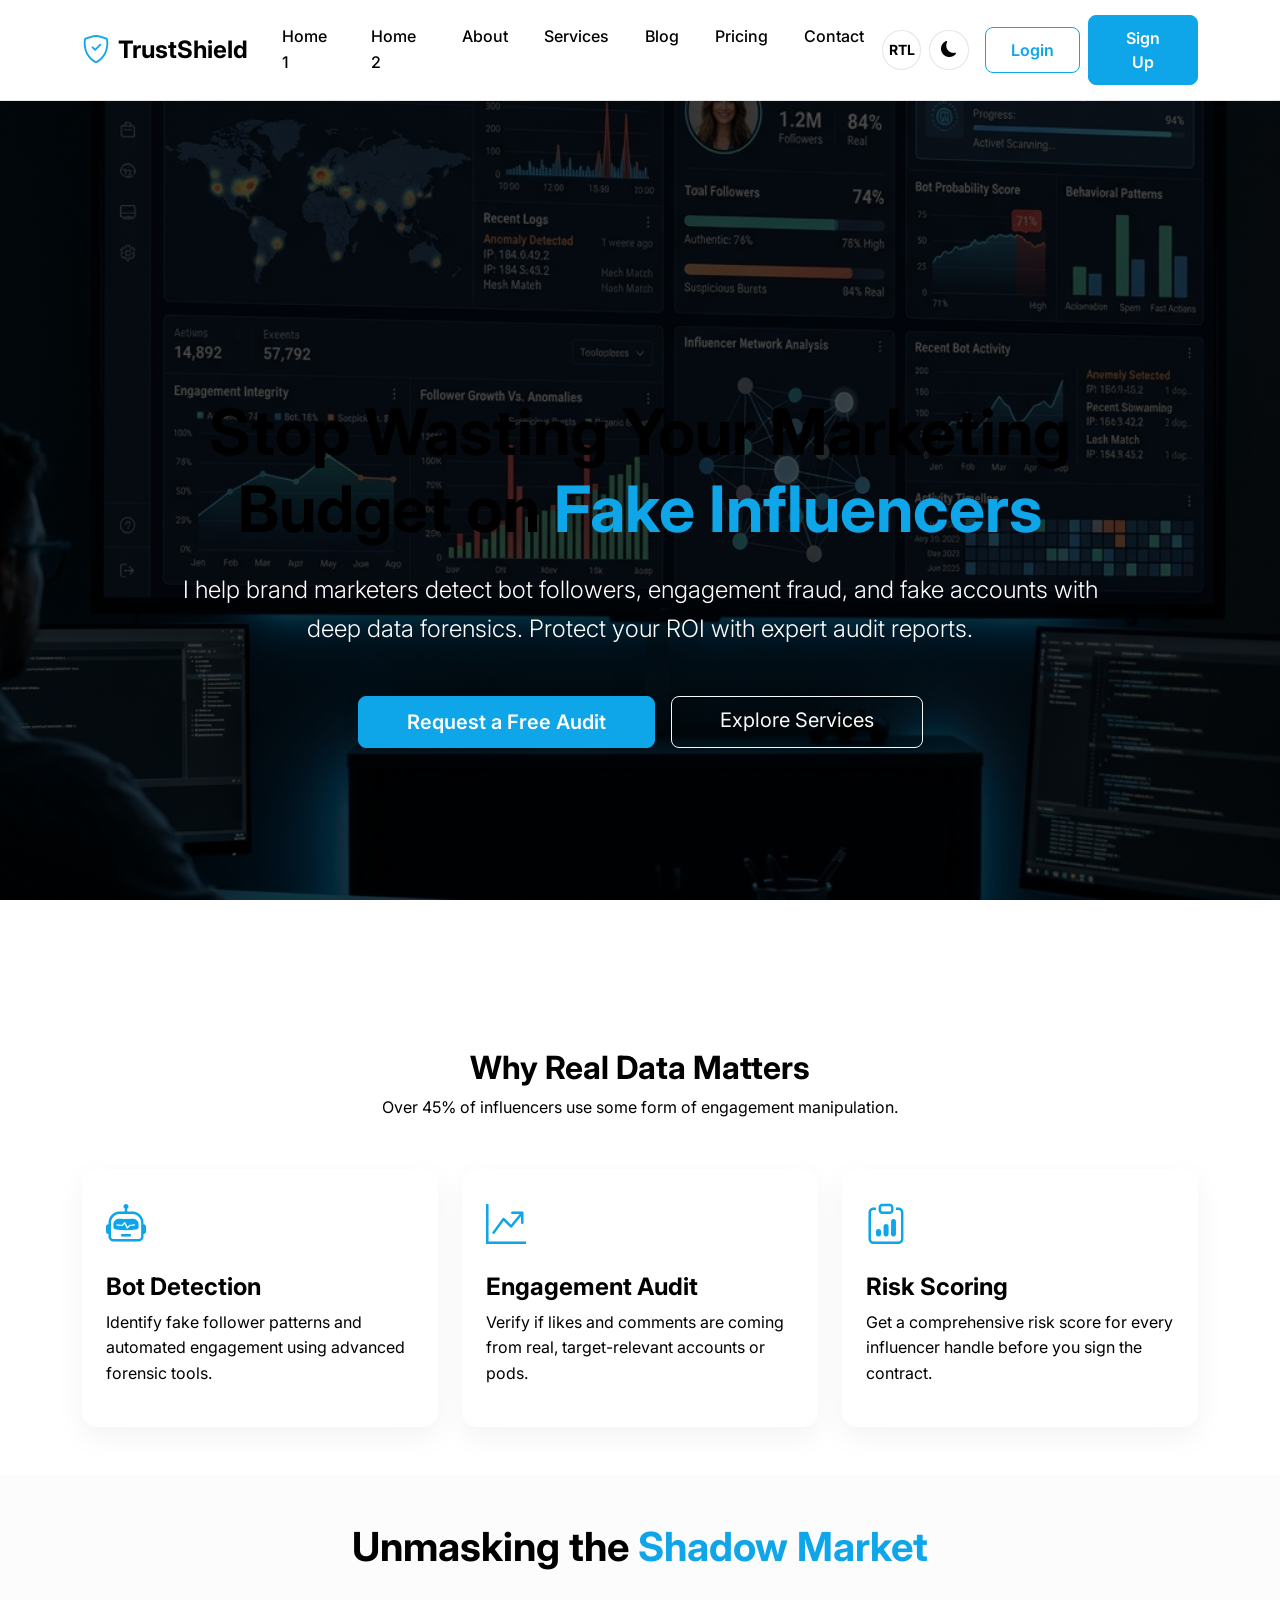
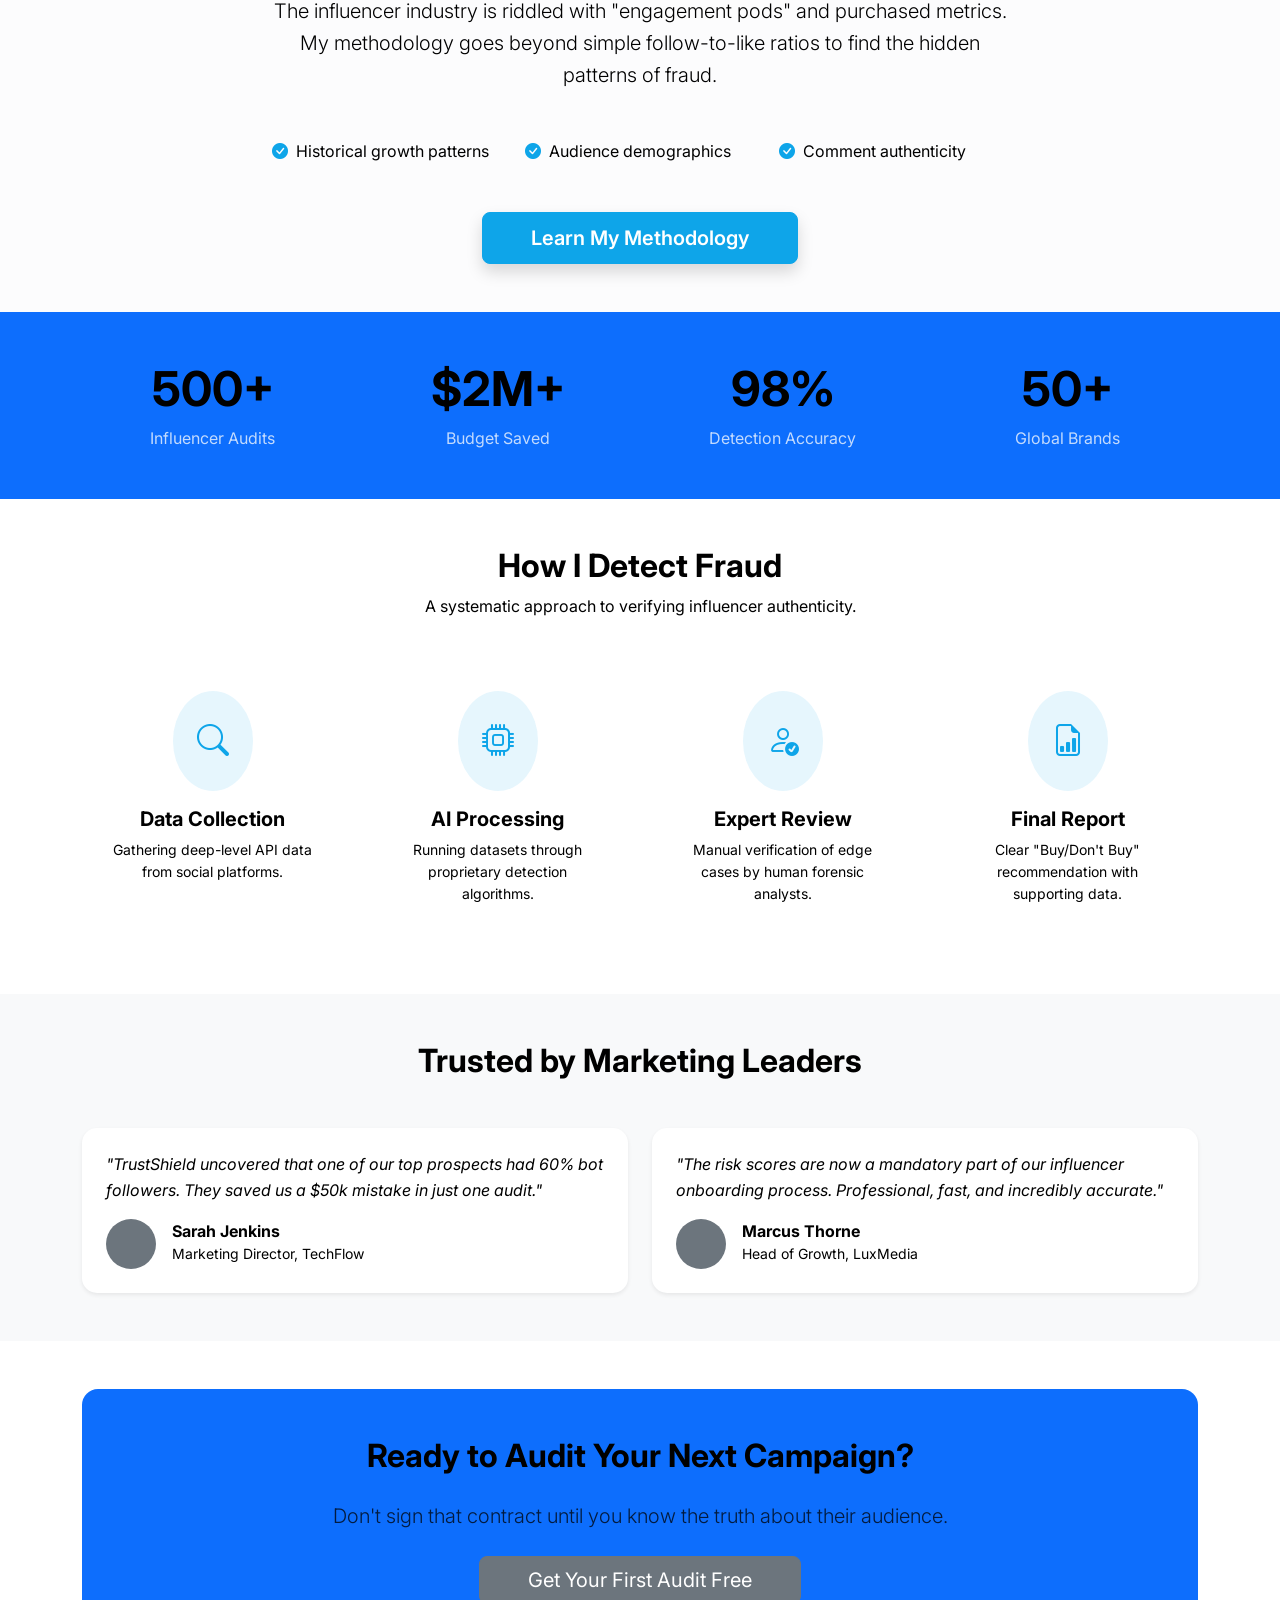
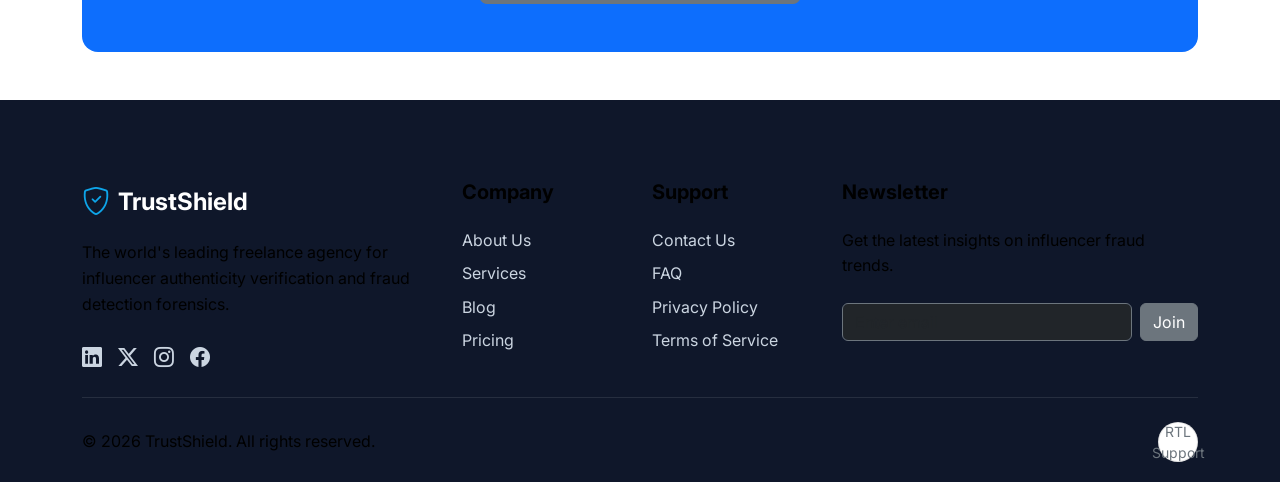
==== index.html @ c8a44b33 "Update website code with new designs and fixes" ====
<!DOCTYPE html>
<html lang="en" dir="ltr">
<head>
    <meta charset="UTF-8">
    <meta name="viewport" content="width=device-width, initial-scale=1.0">
    <title>TrustShield | Freelance Influencer Fraud Detection Analyst</title>
    <!-- Bootstrap 5 CSS -->
    <link href="https://cdn.jsdelivr.net/npm/bootstrap@5.3.0/dist/css/bootstrap.min.css" rel="stylesheet">
    <!-- Bootstrap Icons -->
    <link rel="stylesheet" href="https://cdn.jsdelivr.net/npm/bootstrap-icons@1.11.0/font/bootstrap-icons.css">
    <!-- Google Fonts -->
    <link href="https://fonts.googleapis.com/css2?family=Inter:wght@400;500;600;700&display=swap" rel="stylesheet">
    <!-- Custom CSS -->
    <link rel="stylesheet" href="assets/css/style.css">
</head>
<body>

    <!-- Header -->
    <header class="navbar navbar-expand-lg sticky-top">
        <div class="container">
            <a class="navbar-brand d-flex align-items-center" href="index.html">
                <i class="bi bi-shield-check text-secondary me-2 fs-3"></i>
                <span class="fw-bold fs-4">TrustShield</span>
            </a>
            
            <div class="d-flex align-items-center d-lg-none">
                <button id="rtlToggle" class="me-2" title="Toggle RTL">
                    <span class="small fw-bold">RTL</span>
                </button>
                <button id="themeToggle" class="me-2" title="Toggle Theme">
                    <i class="bi bi-moon-fill"></i>
                </button>
                <button class="navbar-toggler border-0" type="button" data-bs-toggle="offcanvas" data-bs-target="#mobileMenu">
                    <span class="navbar-toggler-icon"></span>
                </button>
            </div>

            <div class="collapse navbar-collapse" id="navbarNav">
                <ul class="navbar-nav mx-auto">
                    <li class="nav-item"><a class="nav-link active" href="index.html">Home 1</a></li>
                    <li class="nav-item"><a class="nav-link" href="home-2.html">Home 2</a></li>
                    <li class="nav-item"><a class="nav-link" href="about.html">About</a></li>
                    <li class="nav-item"><a class="nav-link" href="services.html">Services</a></li>
                    <li class="nav-item"><a class="nav-link" href="blog.html">Blog</a></li>
                    <li class="nav-item"><a class="nav-link" href="pricing.html">Pricing</a></li>
                    <li class="nav-item"><a class="nav-link" href="contact.html">Contact</a></li>
                </ul>
                <div class="d-flex align-items-center">
                    <button id="rtlToggle" class="me-2 d-none d-lg-block" title="Toggle RTL">
                        <span class="small fw-bold">RTL</span>
                    </button>
                    <button id="themeToggleDesktop" class="me-3 d-none d-lg-block" title="Toggle Theme">
                        <i class="bi bi-moon-fill"></i>
                    </button>
                    <a href="login.html" class="btn btn-outline-primary me-2">Login</a>
                    <a href="register.html" class="btn btn-primary">Sign Up</a>
                </div>
            </div>
        </div>
    </header>

    <!-- Mobile Menu Offcanvas -->
    <div class="offcanvas offcanvas-end" tabindex="-1" id="mobileMenu">
        <div class="offcanvas-header">
            <h5 class="offcanvas-title fw-bold"><i class="bi bi-shield-check text-secondary me-2"></i>TrustShield</h5>
            <button type="button" class="btn-close" data-bs-dismiss="offcanvas"></button>
        </div>
        <div class="offcanvas-body">
            <ul class="navbar-nav mb-4">
                <li class="nav-item"><a class="nav-link active" href="index.html">Home 1</a></li>
                <li class="nav-item"><a class="nav-link" href="home-2.html">Home 2</a></li>
                <li class="nav-item"><a class="nav-link" href="about.html">About</a></li>
                <li class="nav-item"><a class="nav-link" href="services.html">Services</a></li>
                <li class="nav-item"><a class="nav-link" href="blog.html">Blog</a></li>
                <li class="nav-item"><a class="nav-link" href="pricing.html">Pricing</a></li>
                <li class="nav-item"><a class="nav-link" href="contact.html">Contact</a></li>
            </ul>
            <div class="d-grid gap-2">
                <a href="login.html" class="btn btn-outline-primary">Login</a>
                <a href="register.html" class="btn btn-primary">Sign Up</a>
            </div>
        </div>
    </div>

    <main>
        <!-- Hero Section -->
        <section class="hero-section text-center text-white">
            <div class="container">
                <div class="row justify-content-center">
                    <div class="col-lg-10">
                        <h1 class="display-3 fw-bold mb-4">Stop Wasting Your Marketing Budget on <span class="text-secondary">Fake Influencers</span></h1>
                        <p class="lead mb-5 text-white fs-4">I help brand marketers detect bot followers, engagement fraud, and fake accounts with deep data forensics. Protect your ROI with expert audit reports.</p>
                        <div class="d-flex gap-3 justify-content-center flex-wrap">
                            <a href="contact.html" class="btn btn-primary btn-lg px-5 shadow hover-scale">Request a Free Audit</a>
                            <a href="services.html" class="btn btn-outline-light btn-lg px-5 shadow hover-scale">Explore Services</a>
                        </div>
                    </div>
                </div>
            </div>
        </section>

        <!-- Features Section (1) -->
        <section class="py-5">
            <div class="container">
                <div class="text-center mb-5">
                    <h2 class="fw-bold">Why Real Data Matters</h2>
                    <p class="text-muted">Over 45% of influencers use some form of engagement manipulation.</p>
                </div>
                <div class="row g-4">
                    <div class="col-md-4">
                        <div class="card h-100 p-4">
                            <i class="bi bi-robot text-secondary fs-1 mb-3"></i>
                            <h4 class="fw-bold">Bot Detection</h4>
                            <p class="text-muted">Identify fake follower patterns and automated engagement using advanced forensic tools.</p>
                        </div>
                    </div>
                    <div class="col-md-4">
                        <div class="card h-100 p-4">
                            <i class="bi bi-graph-up-arrow text-secondary fs-1 mb-3"></i>
                            <h4 class="fw-bold">Engagement Audit</h4>
                            <p class="text-muted">Verify if likes and comments are coming from real, target-relevant accounts or pods.</p>
                        </div>
                    </div>
                    <div class="col-md-4">
                        <div class="card h-100 p-4">
                            <i class="bi bi-clipboard-data text-secondary fs-1 mb-3"></i>
                            <h4 class="fw-bold">Risk Scoring</h4>
                            <p class="text-muted">Get a comprehensive risk score for every influencer handle before you sign the contract.</p>
                        </div>
                    </div>
                </div>
            </div>
        </section>

        <!-- Image Content Section (2) -->
        <section class="py-5 bg-light-subtle">
            <div class="container text-center">
                <div class="row justify-content-center">
                    <div class="col-lg-8">
                        <h2 class="fw-bold mb-4 h1">Unmasking the <span class="text-secondary">Shadow Market</span></h2>
                        <p class="mb-5 lead text-muted">The influencer industry is riddled with "engagement pods" and purchased metrics. My methodology goes beyond simple follow-to-like ratios to find the hidden patterns of fraud.</p>
                        
                        <div class="row g-4 mb-5 text-start justify-content-center">
                            <div class="col-md-6 col-lg-4">
                                <div class="d-flex align-items-center"><i class="bi bi-check-circle-fill text-secondary me-2"></i> <span>Historical growth patterns</span></div>
                            </div>
                            <div class="col-md-6 col-lg-4">
                                <div class="d-flex align-items-center"><i class="bi bi-check-circle-fill text-secondary me-2"></i> <span>Audience demographics</span></div>
                            </div>
                            <div class="col-md-6 col-lg-4">
                                <div class="d-flex align-items-center"><i class="bi bi-check-circle-fill text-secondary me-2"></i> <span>Comment authenticity</span></div>
                            </div>
                        </div>
                        
                        <a href="about.html" class="btn btn-primary btn-lg px-5 shadow hover-scale">Learn My Methodology</a>
                    </div>
                </div>
            </div>
        </section>

        <!-- Stats Section (3) -->
        <section class="py-5 bg-primary text-white">
            <div class="container">
                <div class="row text-center g-4">
                    <div class="col-md-3">
                        <h2 class="fw-bold display-5">500+</h2>
                        <p class="mb-0 opacity-75">Influencer Audits</p>
                    </div>
                    <div class="col-md-3">
                        <h2 class="fw-bold display-5">$2M+</h2>
                        <p class="mb-0 opacity-75">Budget Saved</p>
                    </div>
                    <div class="col-md-3">
                        <h2 class="fw-bold display-5">98%</h2>
                        <p class="mb-0 opacity-75">Detection Accuracy</p>
                    </div>
                    <div class="col-md-3">
                        <h2 class="fw-bold display-5">50+</h2>
                        <p class="mb-0 opacity-75">Global Brands</p>
                    </div>
                </div>
            </div>
        </section>

        <!-- Methodology Section (4) -->
        <section class="py-5">
            <div class="container">
                <div class="text-center mb-5">
                    <h2 class="fw-bold">How I Detect Fraud</h2>
                    <p class="text-muted">A systematic approach to verifying influencer authenticity.</p>
                </div>
                <div class="row g-4">
                    <div class="col-md-6 col-lg-3">
                        <div class="text-center p-4">
                            <div class="bg-secondary-light rounded-circle p-4 d-inline-block mb-3">
                                <i class="bi bi-search text-secondary fs-2"></i>
                            </div>
                            <h5 class="fw-bold">Data Collection</h5>
                            <p class="small text-muted">Gathering deep-level API data from social platforms.</p>
                        </div>
                    </div>
                    <div class="col-md-6 col-lg-3">
                        <div class="text-center p-4">
                            <div class="bg-secondary-light rounded-circle p-4 d-inline-block mb-3">
                                <i class="bi bi-cpu text-secondary fs-2"></i>
                            </div>
                            <h5 class="fw-bold">AI Processing</h5>
                            <p class="small text-muted">Running datasets through proprietary detection algorithms.</p>
                        </div>
                    </div>
                    <div class="col-md-6 col-lg-3">
                        <div class="text-center p-4">
                            <div class="bg-secondary-light rounded-circle p-4 d-inline-block mb-3">
                                <i class="bi bi-person-check text-secondary fs-2"></i>
                            </div>
                            <h5 class="fw-bold">Expert Review</h5>
                            <p class="small text-muted">Manual verification of edge cases by human forensic analysts.</p>
                        </div>
                    </div>
                    <div class="col-md-6 col-lg-3">
                        <div class="text-center p-4">
                            <div class="bg-secondary-light rounded-circle p-4 d-inline-block mb-3">
                                <i class="bi bi-file-earmark-bar-graph text-secondary fs-2"></i>
                            </div>
                            <h5 class="fw-bold">Final Report</h5>
                            <p class="small text-muted">Clear "Buy/Don't Buy" recommendation with supporting data.</p>
                        </div>
                    </div>
                </div>
            </div>
        </section>

        <!-- Testimonial Section (5) -->
        <section class="py-5 bg-light">
            <div class="container">
                <div class="text-center mb-5">
                    <h2 class="fw-bold">Trusted by Marketing Leaders</h2>
                </div>
                <div class="row g-4">
                    <div class="col-md-6">
                        <div class="card p-4 border-0 shadow-sm">
                            <p class="fst-italic text-muted">"TrustShield uncovered that one of our top prospects had 60% bot followers. They saved us a $50k mistake in just one audit."</p>
                            <div class="d-flex align-items-center">
                                <div class="bg-secondary rounded-circle me-3" style="width: 50px; height: 50px;"></div>
                                <div>
                                    <h6 class="fw-bold mb-0">Sarah Jenkins</h6>
                                    <small class="text-muted">Marketing Director, TechFlow</small>
                                </div>
                            </div>
                        </div>
                    </div>
                    <div class="col-md-6">
                        <div class="card p-4 border-0 shadow-sm">
                            <p class="fst-italic text-muted">"The risk scores are now a mandatory part of our influencer onboarding process. Professional, fast, and incredibly accurate."</p>
                            <div class="d-flex align-items-center">
                                <div class="bg-secondary rounded-circle me-3" style="width: 50px; height: 50px;"></div>
                                <div>
                                    <h6 class="fw-bold mb-0">Marcus Thorne</h6>
                                    <small class="text-muted">Head of Growth, LuxMedia</small>
                                </div>
                            </div>
                        </div>
                    </div>
                </div>
            </div>
        </section>

        <!-- CTA Section (6) -->
        <section class="py-5">
            <div class="container">
                <div class="bg-primary text-white p-5 rounded-4 text-center">
                    <h2 class="fw-bold mb-4">Ready to Audit Your Next Campaign?</h2>
                    <p class="lead mb-4 opacity-75">Don't sign that contract until you know the truth about their audience.</p>
                    <a href="contact.html" class="btn btn-secondary btn-lg px-5">Get Your First Audit Free</a>
                </div>
            </div>
        </section>
    </main>

    <!-- Footer -->
    <footer class="footer">
        <div class="container">
            <div class="row g-4">
                <!-- Column 1: Brand -->
                <div class="col-lg-4 col-md-6">
                    <a class="navbar-brand d-flex align-items-center text-white mb-3" href="index.html">
                        <i class="bi bi-shield-check text-secondary me-2 fs-3"></i>
                        <span class="fw-bold fs-4">TrustShield</span>
                    </a>
                    <p class="text-muted mb-4">The world's leading freelance agency for influencer authenticity verification and fraud detection forensics.</p>
                    <div class="social-links d-flex gap-3">
                        <a href="#"><i class="bi bi-linkedin fs-5"></i></a>
                        <a href="#"><i class="bi bi-twitter-x fs-5"></i></a>
                        <a href="#"><i class="bi bi-instagram fs-5"></i></a>
                        <a href="#"><i class="bi bi-facebook fs-5"></i></a>
                    </div>
                </div>
                <!-- Column 2: Company -->
                <div class="col-lg-2 col-md-6">
                    <h5 class="fw-bold mb-4">Company</h5>
                    <ul class="list-unstyled">
                        <li class="mb-2"><a href="about.html">About Us</a></li>
                        <li class="mb-2"><a href="services.html">Services</a></li>
                        <li class="mb-2"><a href="blog.html">Blog</a></li>
                        <li class="mb-2"><a href="pricing.html">Pricing</a></li>
                    </ul>
                </div>
                <!-- Column 3: Support -->
                <div class="col-lg-2 col-md-6">
                    <h5 class="fw-bold mb-4">Support</h5>
                    <ul class="list-unstyled">
                        <li class="mb-2"><a href="contact.html">Contact Us</a></li>
                        <li class="mb-2"><a href="faq.html">FAQ</a></li>
                        <li class="mb-2"><a href="privacy.html">Privacy Policy</a></li>
                        <li class="mb-2"><a href="terms.html">Terms of Service</a></li>
                    </ul>
                </div>
                <!-- Column 4: Newsletter -->
                <div class="col-lg-4 col-md-6">
                    <h5 class="fw-bold mb-4">Newsletter</h5>
                    <p class="text-muted mb-4">Get the latest insights on influencer fraud trends.</p>
                    <form class="d-flex gap-2">
                        <input type="email" class="form-control bg-dark border-secondary text-white" placeholder="Enter email">
                        <button class="btn btn-secondary" type="submit">Join</button>
                    </form>
                </div>
            </div>
            <hr class="my-4 border-secondary opacity-25">
            <div class="row align-items-center">
                <div class="col-md-6 text-center text-md-start">
                    <p class="mb-0 text-muted">&copy; 2026 TrustShield. All rights reserved.</p>
                </div>
                <div class="col-md-6 text-center text-md-end">
                    <button id="rtlToggle" onclick="toggleRTL()" class="btn btn-sm btn-outline-secondary">RTL Support</button>
                </div>
            </div>
        </div>
    </footer>

    <!-- Back to Top Button -->
    <button id="backToTop" class="btn btn-secondary btn-lg rounded-circle">
        <i class="bi bi-arrow-up"></i>
    </button>

    <!-- Bootstrap 5 JS -->
    <script src="https://cdn.jsdelivr.net/npm/bootstrap@5.3.0/dist/js/bootstrap.bundle.min.js"></script>
    <!-- Custom JS -->
    <script src="assets/js/main.js"></script>
</body>
</html>
---- assets/css/style.css ----
:root {
    --primary-color: #000000;
    --secondary-color: #0ea5e9;
    --tertiary-color: #ffffff;
    --text-main: #000000;
    --text-muted: #000000;
    --transition: all 0.3s cubic-bezier(0.4, 0, 0.2, 1);
}

[data-bs-theme="dark"] {
    --primary-color: #f8fafc;
    --secondary-color: #38bdf8;
    --tertiary-color: #020617;
    --text-main: #f1f5f9;
    --text-muted: #94a3b8;
}

body {
    font-family: 'Inter', sans-serif;
    background-color: var(--tertiary-color);
    color: var(--text-main);
    overflow-x: hidden;
    line-height: 1.6;
}

.text-muted {
    color: var(--text-muted) !important;
}

/* Typography */
h1, h2, h3, h4, h5, h6 {
    font-weight: 700;
    color: var(--primary-color);
}

.lead {
    color: var(--text-main);
}

/* Buttons */
.btn-primary {
    background-color: #0ea5e9;
    border-color: #0ea5e9;
    padding: 10px 25px;
    border-radius: 8px;
    font-weight: 600;
    transition: var(--transition);
}

.btn-primary:hover {
    background-color: #0284c7;
    border-color: #0284c7;
    transform: translateY(-2px);
}

.btn-outline-primary {
    color: #0ea5e9;
    border-color: #0ea5e9;
    padding: 10px 25px;
    border-radius: 8px;
    font-weight: 600;
}

.btn-outline-primary:hover {
    background-color: #0ea5e9;
    border-color: #0ea5e9;
}

/* Navbar */
.navbar {
    padding: 15px 0;
    background-color: var(--tertiary-color) !important;
    border-bottom: 1px solid rgba(0,0,0,0.1);
}

[data-bs-theme="dark"] .navbar {
    border-bottom: 1px solid rgba(255,255,255,0.1);
}

.nav-link {
    font-weight: 500;
    color: var(--primary-color) !important;
    margin: 0 10px;
}

.nav-link:hover {
    color: var(--secondary-color) !important;
}

/* Hero Section */
.hero-section {
    position: relative;
    padding: 160px 0 120px;
    background: linear-gradient(rgba(0,0,0,0.7), rgba(0,0,0,0.7)), url('../images/hero.png');
    background-size: cover;
    background-position: center;
    background-attachment: fixed;
    min-height: 100vh;
    display: flex;
    align-items: center;
}

[data-bs-theme="dark"] .hero-section {
    background: linear-gradient(rgba(0,0,0,0.85), rgba(0,0,0,0.85)), url('../images/hero.png');
    background-size: cover;
    background-position: center;
    background-attachment: fixed;
}

/* Cards */
.card {
    border: none;
    border-radius: 15px;
    box-shadow: 0 10px 30px rgba(0,0,0,0.05);
    transition: var(--transition);
    background-color: var(--tertiary-color);
}

.card:hover {
    transform: translateY(-10px);
    box-shadow: 0 15px 40px rgba(0,0,0,0.1);
}

/* Footer */
footer {
    background-color: #0f172a;
    color: #ffffff;
    padding: 80px 0 20px;
}

footer a {
    color: #cbd5e1;
    text-decoration: none;
    transition: var(--transition);
}

footer a:hover {
    color: #0ea5e9;
}

/* Dashboard */
.sidebar {
    height: 100vh;
    background-color: #0f172a;
    color: white;
    position: fixed;
    width: 250px;
    padding-top: 20px;
}

.sidebar-link {
    color: #cbd5e1;
    padding: 12px 25px;
    display: block;
    text-decoration: none;
    transition: var(--transition);
}

.sidebar-link:hover, .sidebar-link.active {
    background-color: #1e293b;
    color: #0ea5e9;
    border-left: 4px solid #0ea5e9;
}

.main-content {
    margin-left: 250px;
    padding: 40px;
    background-color: #f8fafc;
    min-height: 100vh;
}

[data-bs-theme="dark"] .main-content {
    background-color: #020617;
}

/* Utilities */
.text-secondary {
    color: var(--secondary-color) !important;
}

.bg-secondary-light {
    background-color: rgba(14, 165, 233, 0.1);
}

.hover-scale {
    transition: var(--transition);
}

.hover-scale:hover {
    transform: scale(1.05);
    box-shadow: 0 10px 25px rgba(14, 165, 233, 0.3) !important;
}

/* Toggle Buttons */
#themeToggle, #themeToggleDesktop, #rtlToggle {
    width: 40px;
    height: 40px;
    padding: 0;
    display: inline-flex;
    align-items: center;
    justify-content: center;
    border-radius: 50% !important;
    border: 1px solid rgba(0,0,0,0.1);
    transition: var(--transition);
    background-color: var(--tertiary-color);
}

[data-bs-theme="dark"] #themeToggle, 
[data-bs-theme="dark"] #themeToggleDesktop, 
[data-bs-theme="dark"] #rtlToggle {
    border: 1px solid rgba(255,255,255,0.1);
}

#themeToggle:hover, #themeToggleDesktop:hover, #rtlToggle:hover {
    background-color: var(--secondary-color);
    color: white !important;
    border-color: var(--secondary-color);
}

/* Back to Top */
#backToTop {
    position: fixed;
    bottom: 30px;
    right: 30px;
    display: none;
    z-index: 99;
}

/* RTL Support */
[dir="rtl"] {
    text-align: right;
}

[dir="rtl"] .ms-auto {
    margin-right: auto !important;
    margin-left: 0 !important;
}

[dir="rtl"] .sidebar {
    right: 0;
    left: auto;
}

[dir="rtl"] .main-content {
    margin-right: 250px;
    margin-left: 0;
}

@media (max-width: 991px) {
    .main-content {
        margin-left: 0;
    }
    [dir="rtl"] .main-content {
        margin-right: 0;
    }
}
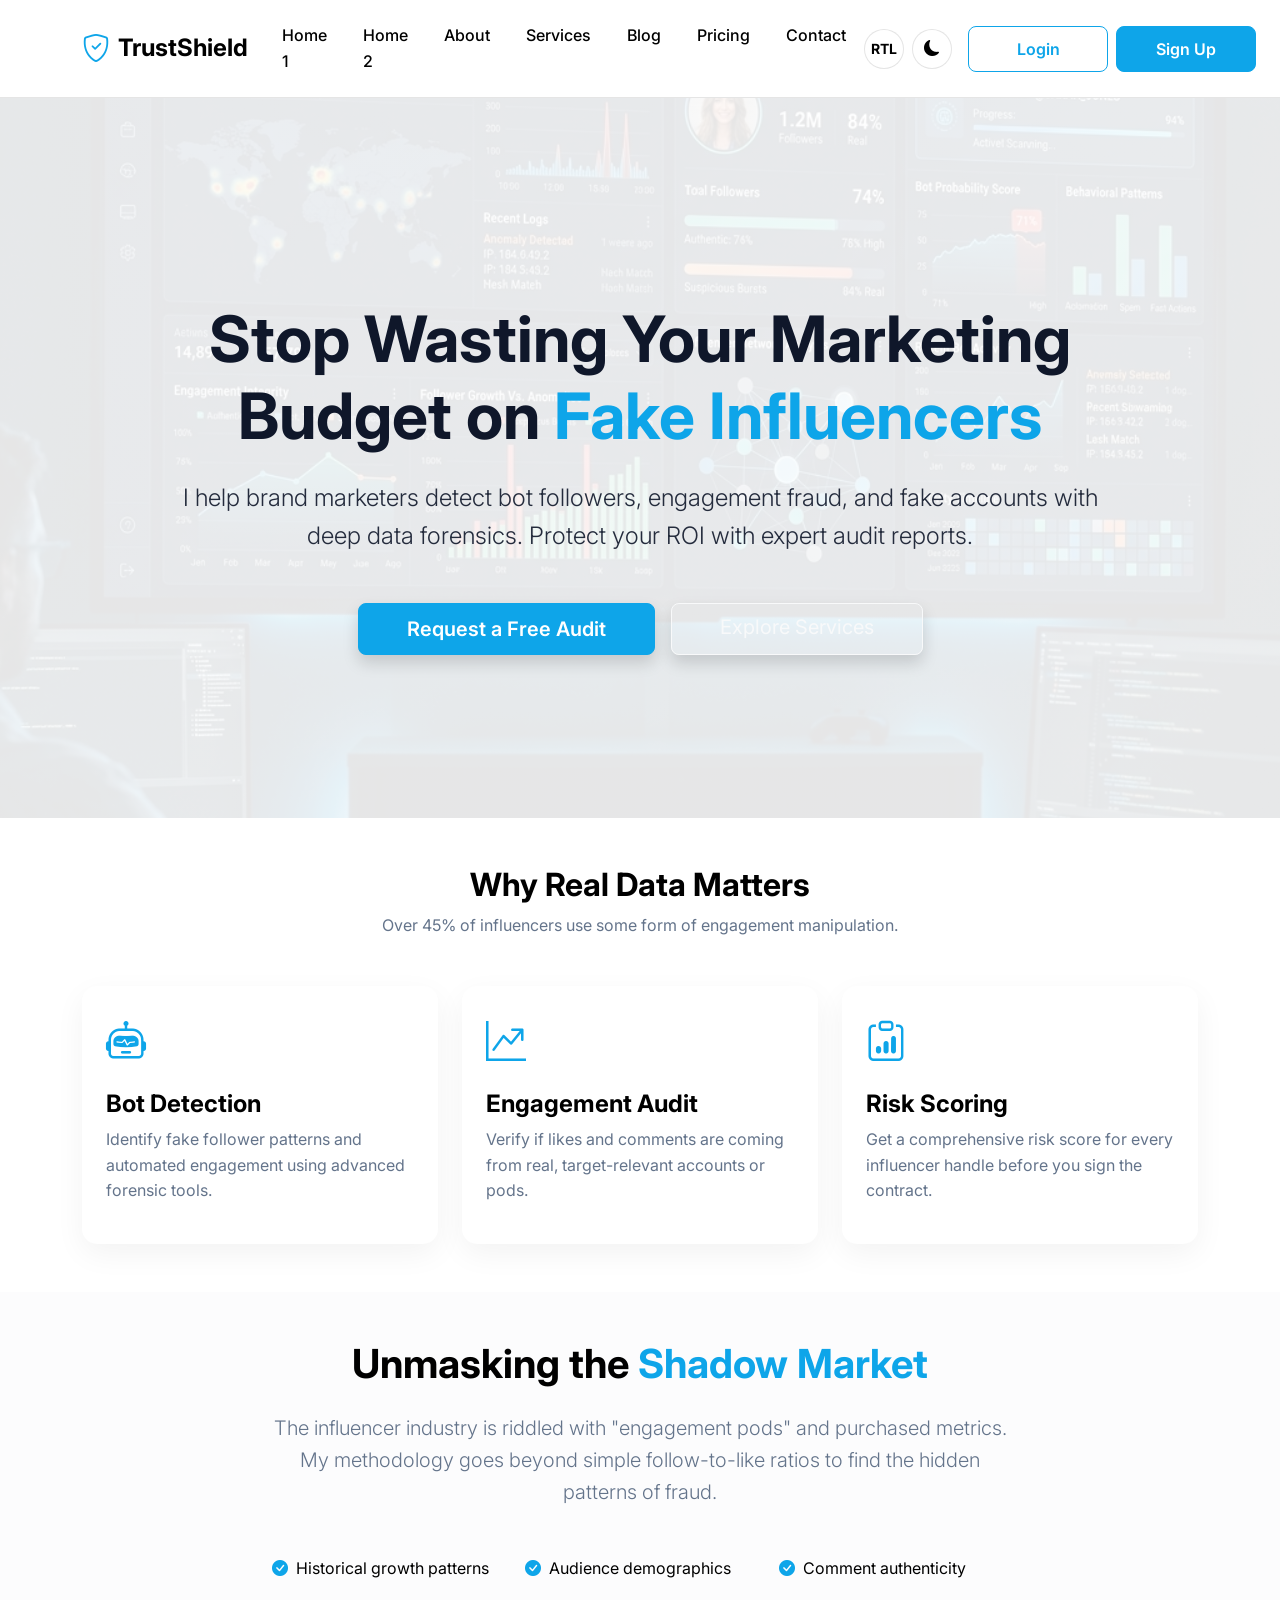
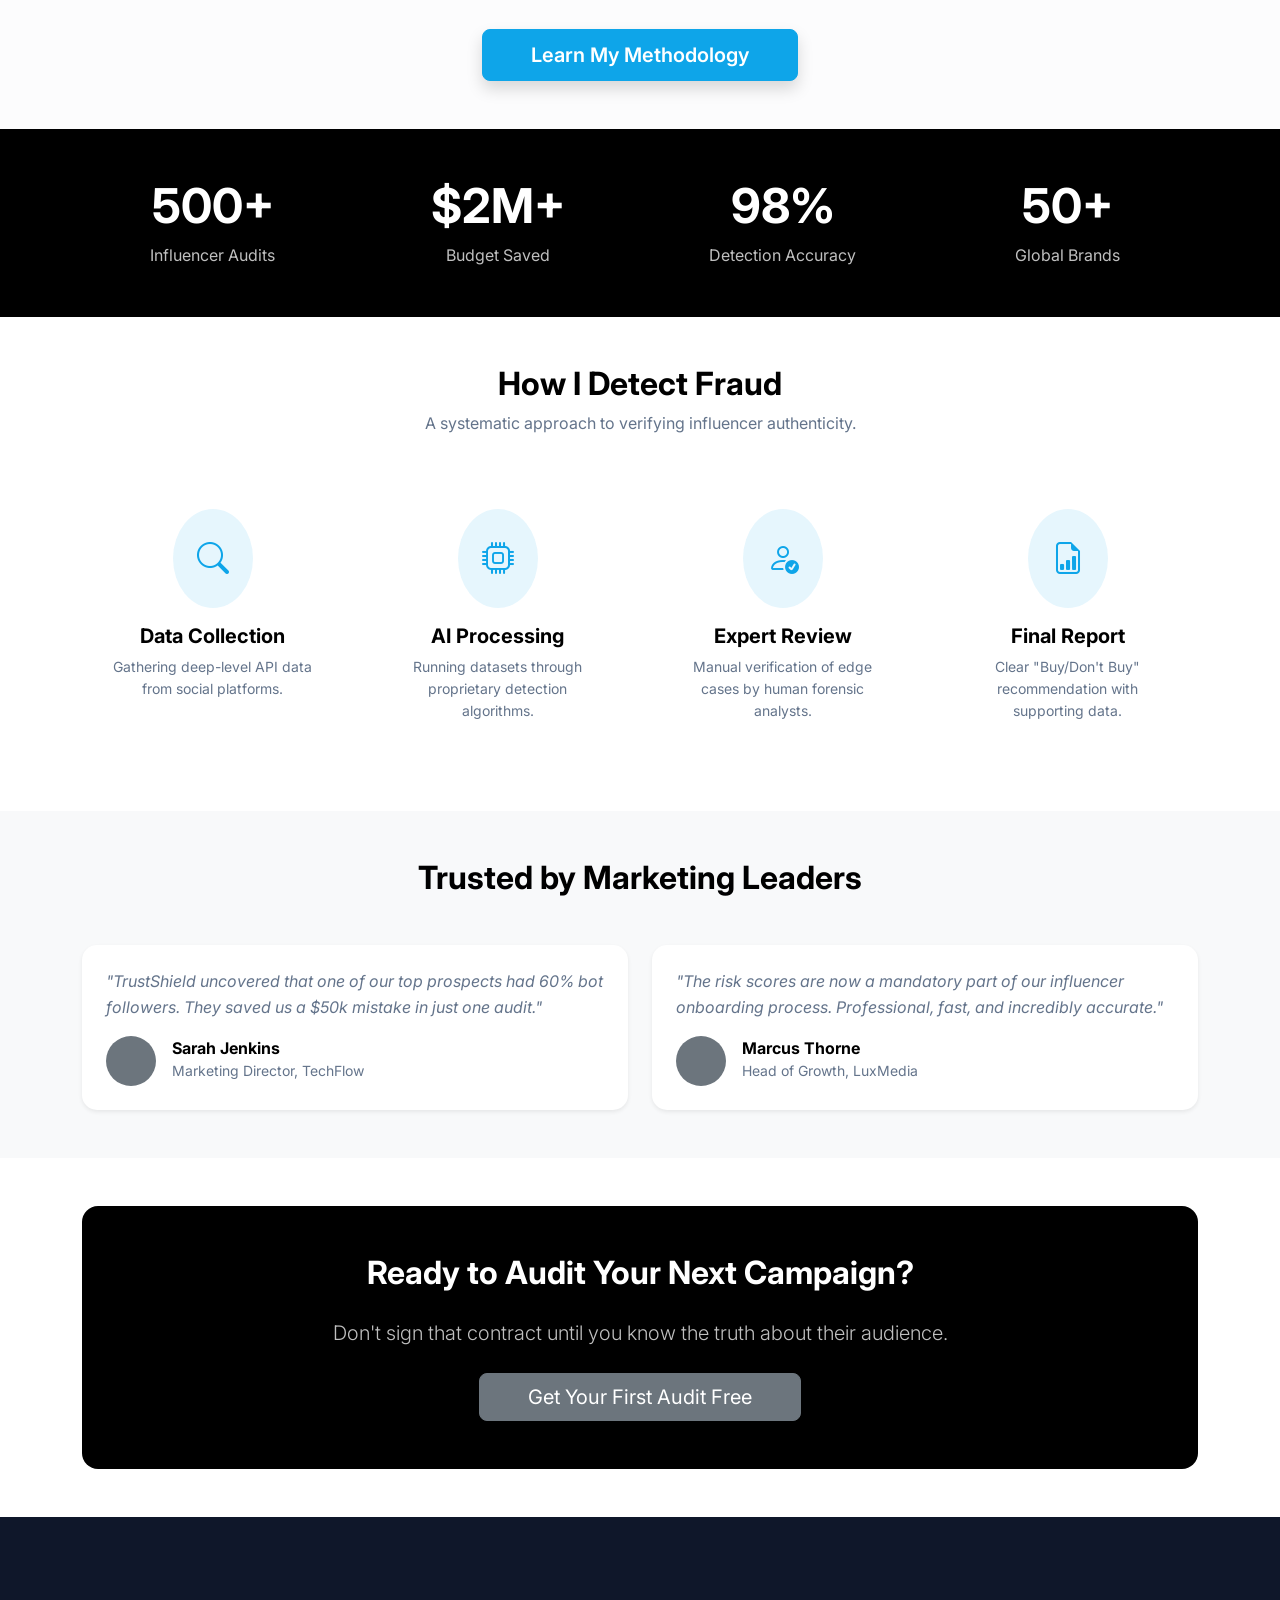
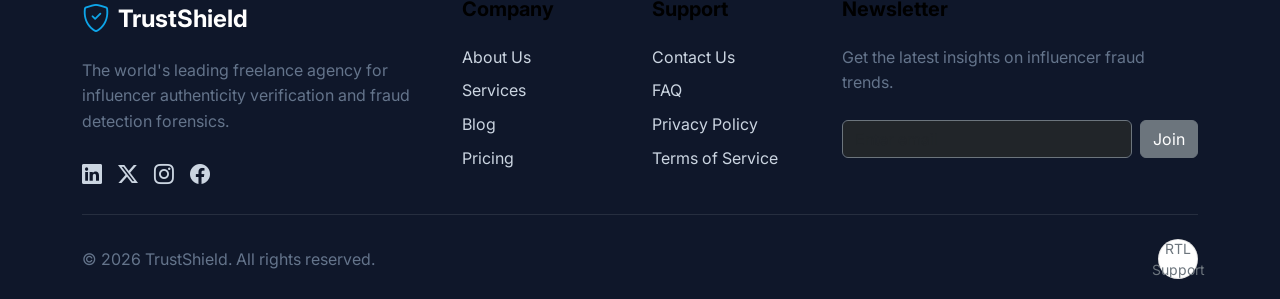
==== commit 46bd7d9d: "Update hero text and ensure high contrast across themes" ====
--- a/index.html
+++ b/index.html
@@ -52,8 +52,8 @@
                     <button id="themeToggleDesktop" class="me-3 d-none d-lg-block" title="Toggle Theme">
                         <i class="bi bi-moon-fill"></i>
                     </button>
-                    <a href="login.html" class="btn btn-outline-primary me-2">Login</a>
-                    <a href="register.html" class="btn btn-primary">Sign Up</a>
+                    <a href="login.html" class="btn btn-outline-primary btn-fixed me-2">Login</a>
+                    <a href="register.html" class="btn btn-primary btn-fixed">Sign Up</a>
                 </div>
             </div>
         </div>
@@ -84,15 +84,15 @@
 
     <main>
         <!-- Hero Section -->
-        <section class="hero-section text-center text-white">
+        <section class="hero-section text-center">
             <div class="container">
                 <div class="row justify-content-center">
                     <div class="col-lg-10">
                         <h1 class="display-3 fw-bold mb-4">Stop Wasting Your Marketing Budget on <span class="text-secondary">Fake Influencers</span></h1>
-                        <p class="lead mb-5 text-white fs-4">I help brand marketers detect bot followers, engagement fraud, and fake accounts with deep data forensics. Protect your ROI with expert audit reports.</p>
+                        <p class="lead mb-5 fs-4">I help brand marketers detect bot followers, engagement fraud, and fake accounts with deep data forensics. Protect your ROI with expert audit reports.</p>
                         <div class="d-flex gap-3 justify-content-center flex-wrap">
-                            <a href="contact.html" class="btn btn-primary btn-lg px-5 shadow hover-scale">Request a Free Audit</a>
-                            <a href="services.html" class="btn btn-outline-light btn-lg px-5 shadow hover-scale">Explore Services</a>
+                            <a href="contact.html" class="btn btn-primary btn-lg btn-fixed px-5 shadow hover-scale">Request a Free Audit</a>
+                            <a href="services.html" class="btn btn-outline-light btn-lg btn-fixed px-5 shadow hover-scale">Explore Services</a>
                         </div>
                     </div>
                 </div>
@@ -159,7 +159,7 @@
         </section>
 
         <!-- Stats Section (3) -->
-        <section class="py-5 bg-primary text-white">
+        <section class="py-5 bg-primary">
             <div class="container">
                 <div class="row text-center g-4">
                     <div class="col-md-3">
@@ -268,7 +268,7 @@
         <!-- CTA Section (6) -->
         <section class="py-5">
             <div class="container">
-                <div class="bg-primary text-white p-5 rounded-4 text-center">
+                <div class="bg-primary p-5 rounded-4 text-center">
                     <h2 class="fw-bold mb-4">Ready to Audit Your Next Campaign?</h2>
                     <p class="lead mb-4 opacity-75">Don't sign that contract until you know the truth about their audience.</p>
                     <a href="contact.html" class="btn btn-secondary btn-lg px-5">Get Your First Audit Free</a>
--- a/assets/css/style.css
+++ b/assets/css/style.css
@@ -3,7 +3,9 @@
     --secondary-color: #0ea5e9;
     --tertiary-color: #ffffff;
     --text-main: #000000;
-    --text-muted: #000000;
+    --text-muted: #64748b;
+    --hero-overlay: rgba(255, 255, 255, 0.9);
+    --hero-text: #0f172a;
     --transition: all 0.3s cubic-bezier(0.4, 0, 0.2, 1);
 }
 
@@ -13,6 +15,8 @@
     --tertiary-color: #020617;
     --text-main: #f1f5f9;
     --text-muted: #94a3b8;
+    --hero-overlay: rgba(2, 6, 23, 0.85);
+    --hero-text: #f8fafc;
 }
 
 body {
@@ -66,6 +70,20 @@
     border-color: #0ea5e9;
 }
 
+.btn-fixed {
+    min-width: 140px;
+}
+
+.btn-lg.btn-fixed {
+    min-width: 250px;
+}
+
+@media (max-width: 576px) {
+    .btn-fixed, .btn-lg.btn-fixed {
+        min-width: 100%;
+    }
+}
+
 /* Navbar */
 .navbar {
     padding: 15px 0;
@@ -91,21 +109,26 @@
 .hero-section {
     position: relative;
     padding: 160px 0 120px;
-    background: linear-gradient(rgba(0,0,0,0.7), rgba(0,0,0,0.7)), url('../images/hero.png');
+    background: linear-gradient(var(--hero-overlay), var(--hero-overlay)), url('../images/hero.png');
     background-size: cover;
     background-position: center;
     background-attachment: fixed;
-    min-height: 100vh;
+    min-height: 80vh;
     display: flex;
     align-items: center;
-}
-
-[data-bs-theme="dark"] .hero-section {
-    background: linear-gradient(rgba(0,0,0,0.85), rgba(0,0,0,0.85)), url('../images/hero.png');
-    background-size: cover;
-    background-position: center;
-    background-attachment: fixed;
-}
+    color: var(--hero-text);
+}
+
+.hero-section h1 {
+    color: inherit;
+}
+
+.hero-section .lead {
+    color: inherit;
+    opacity: 0.9;
+}
+
+/* Removed duplicate hero-section dark mode as it's now variable-driven */
 
 /* Cards */
 .card {
@@ -176,6 +199,15 @@
 /* Utilities */
 .text-secondary {
     color: var(--secondary-color) !important;
+}
+
+.bg-primary {
+    background-color: var(--primary-color) !important;
+    color: var(--tertiary-color) !important;
+}
+
+.bg-primary h1, .bg-primary h2, .bg-primary h3, .bg-primary p {
+    color: var(--tertiary-color) !important;
 }
 
 .bg-secondary-light {
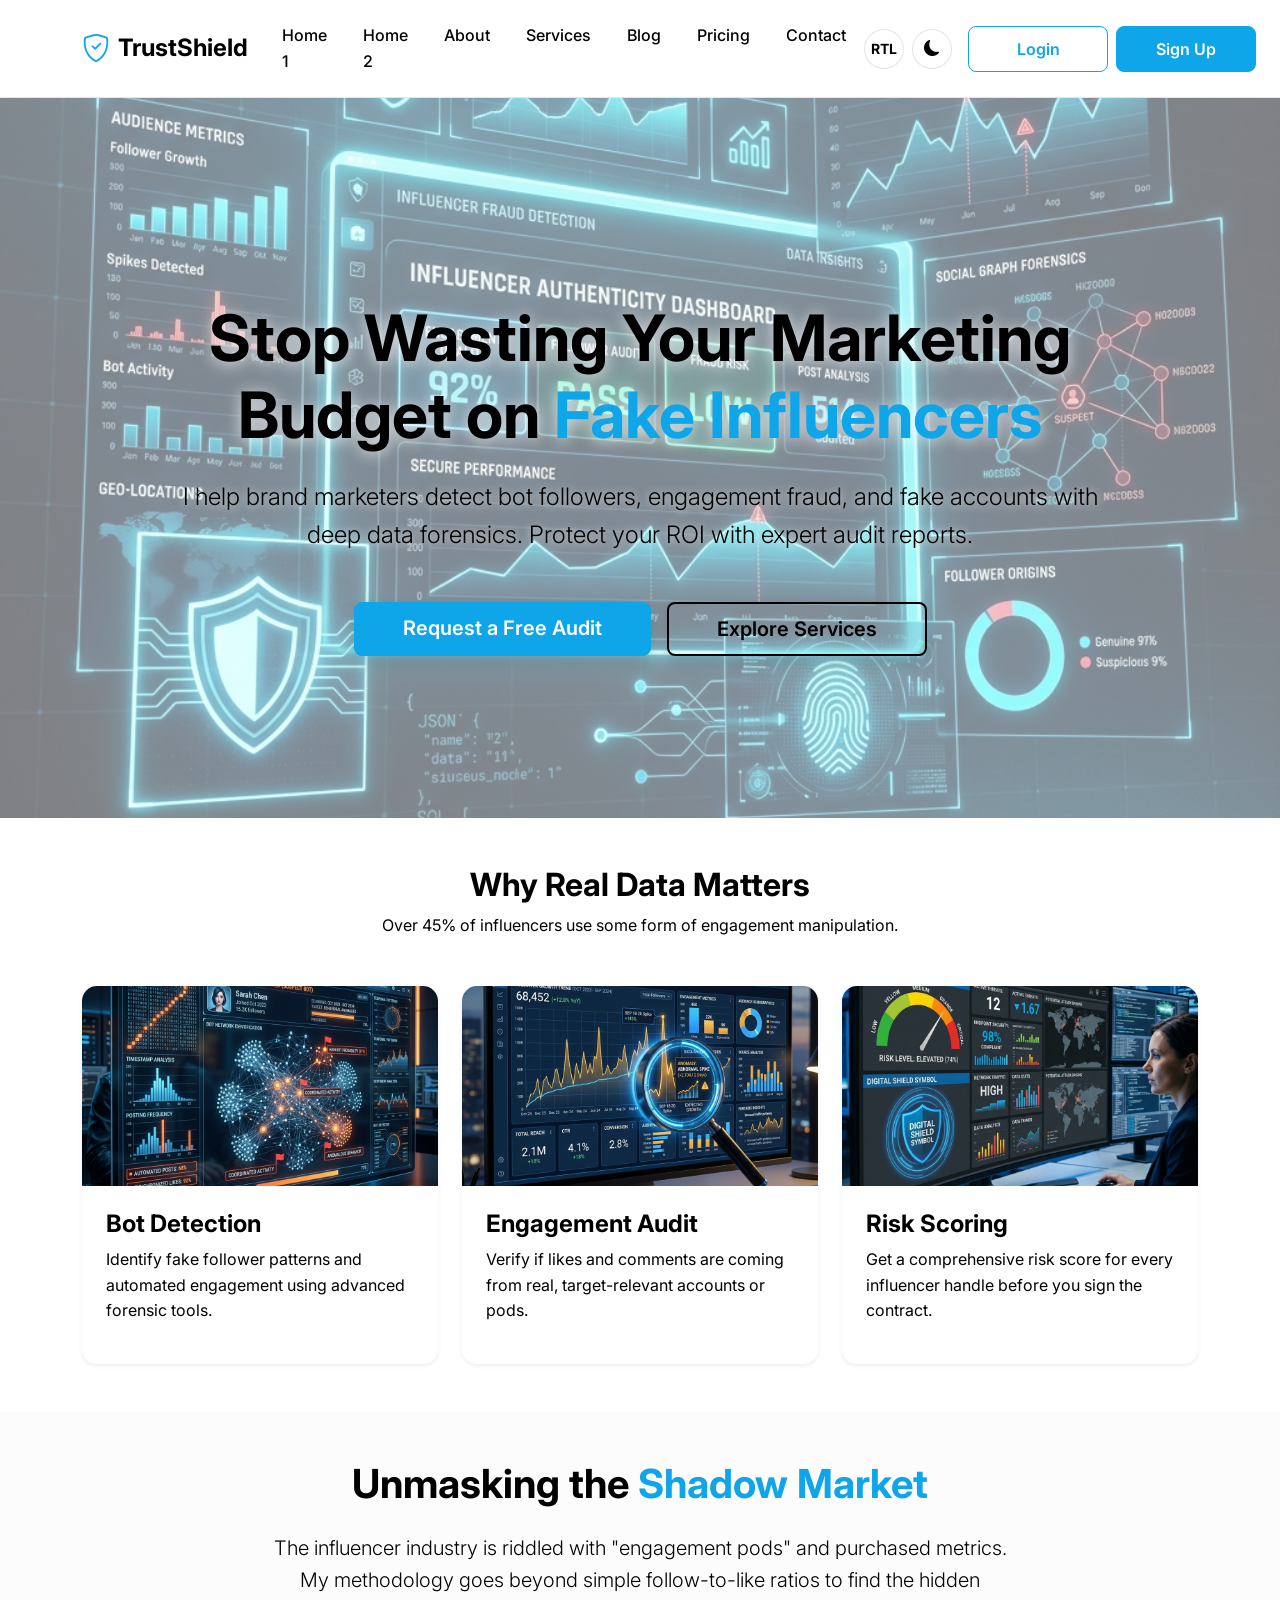
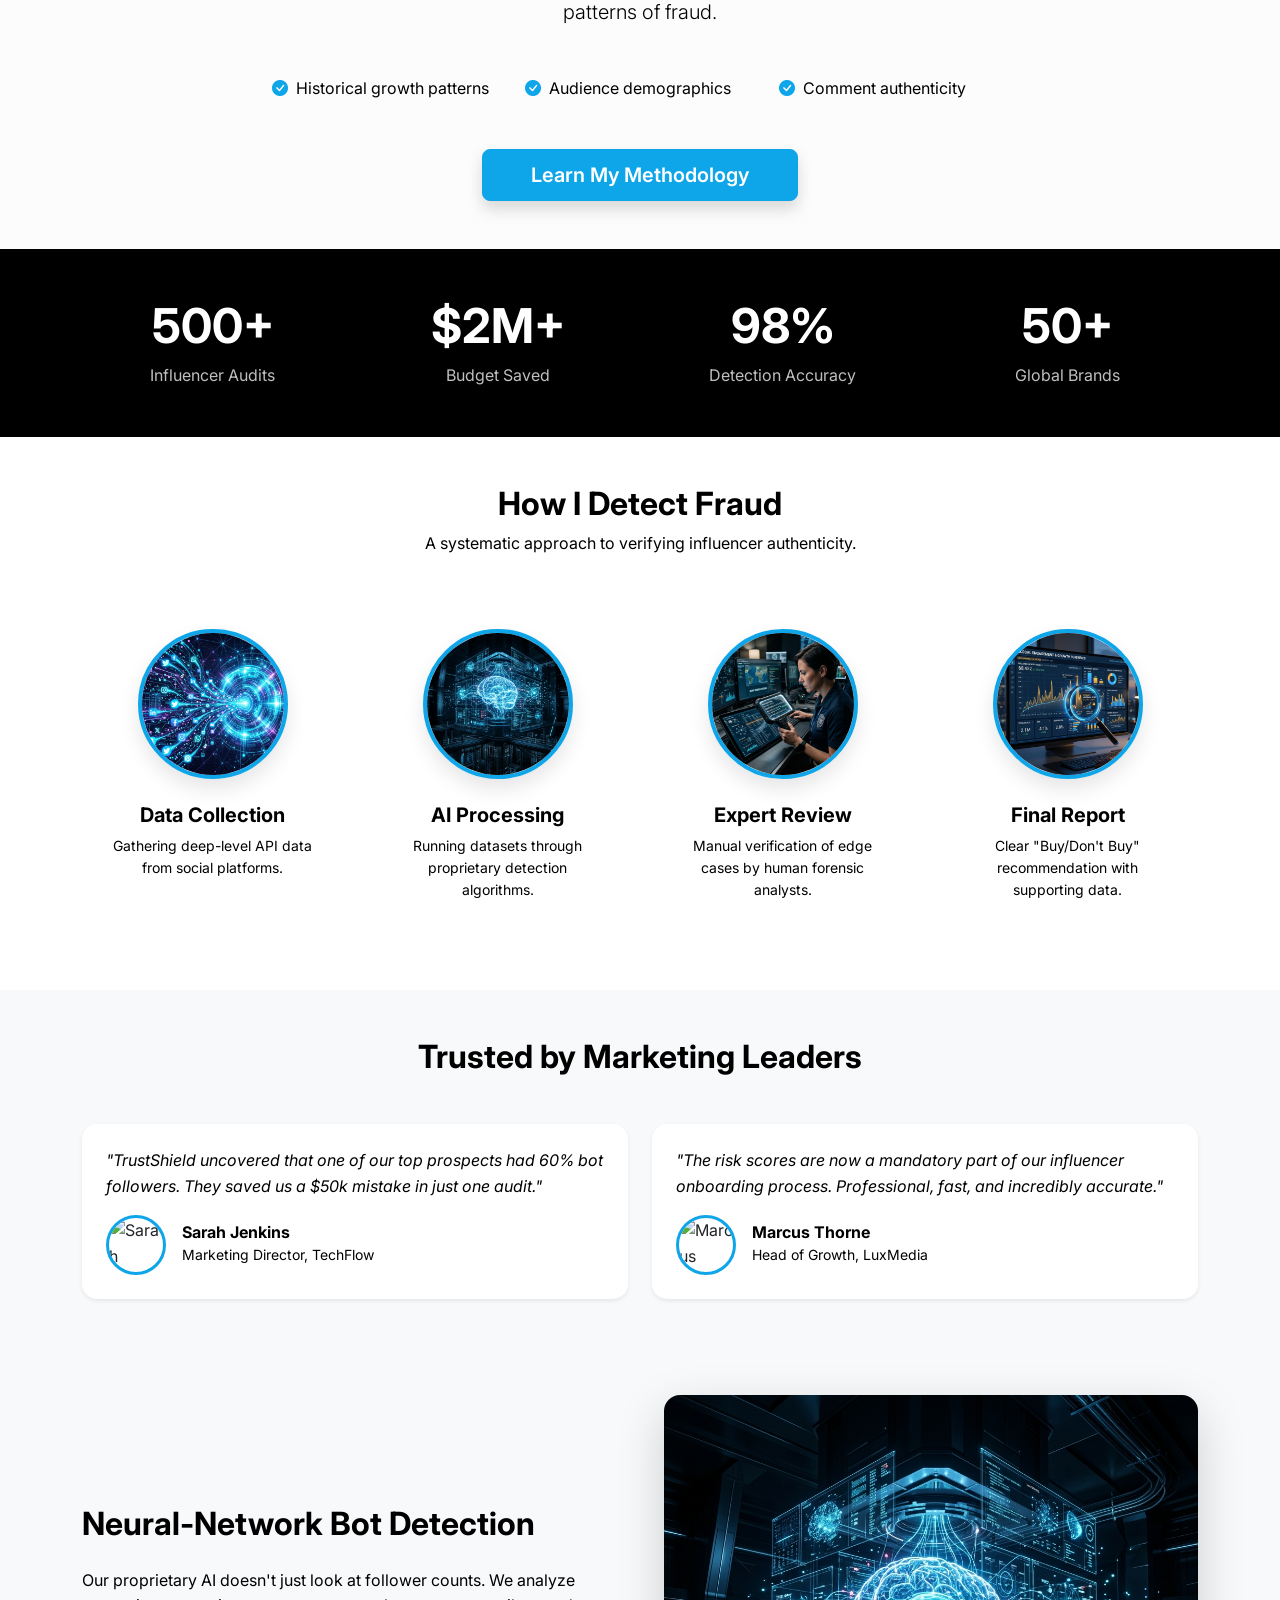
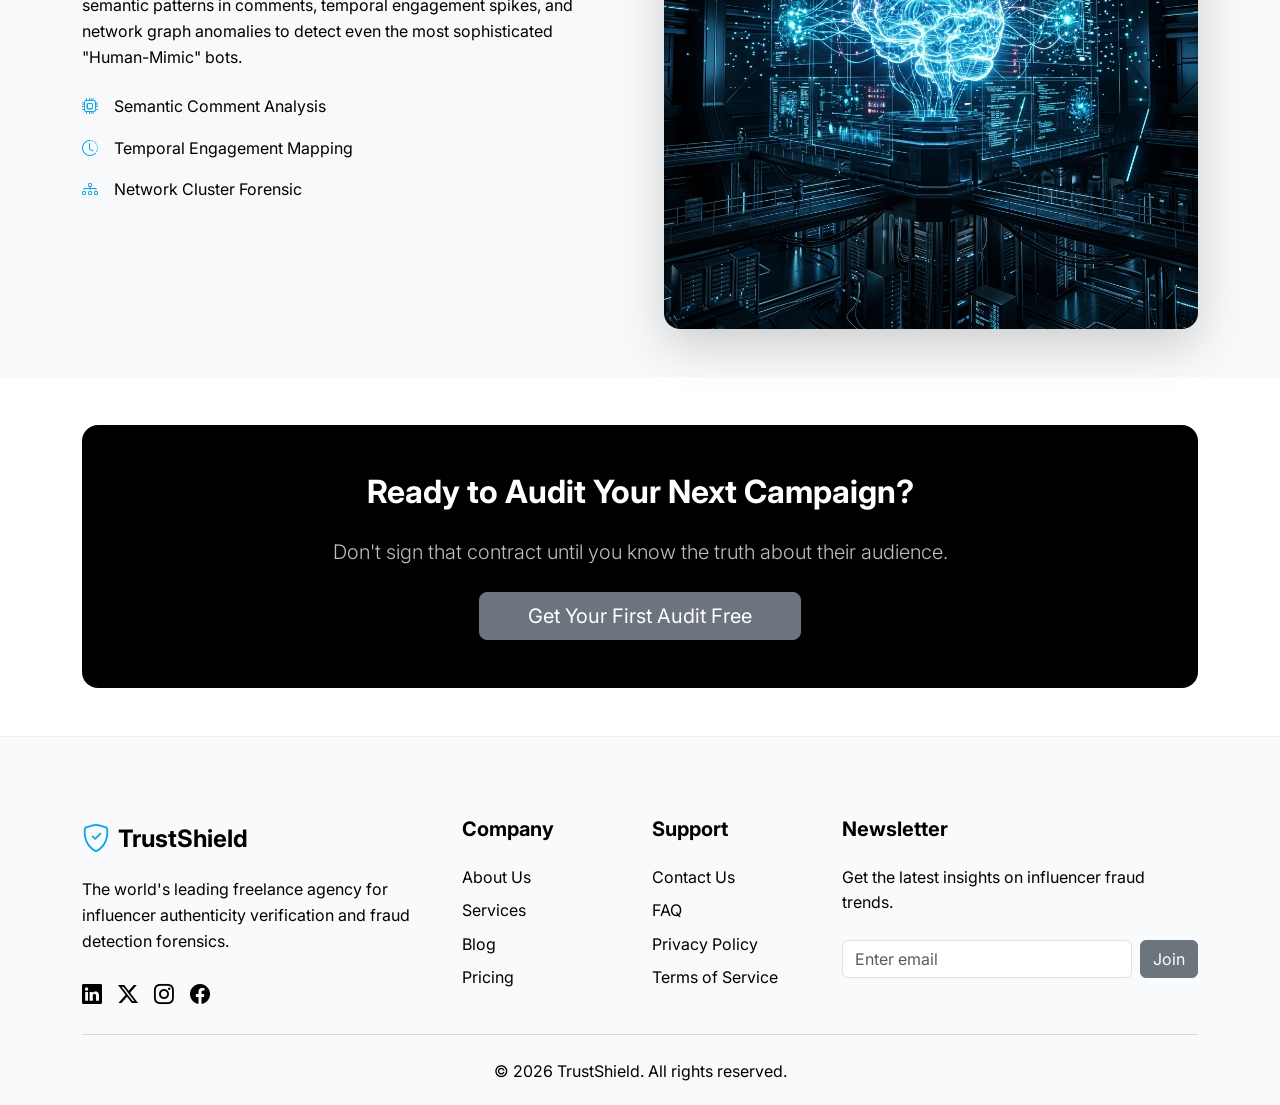
==== commit 587a2fbf: "Finalize visual standardization, authentication UX, content expansion, and theme-aware consistency a" ====
--- a/index.html
+++ b/index.html
@@ -92,7 +92,7 @@
                         <p class="lead mb-5 fs-4">I help brand marketers detect bot followers, engagement fraud, and fake accounts with deep data forensics. Protect your ROI with expert audit reports.</p>
                         <div class="d-flex gap-3 justify-content-center flex-wrap">
                             <a href="contact.html" class="btn btn-primary btn-lg btn-fixed px-5 shadow hover-scale">Request a Free Audit</a>
-                            <a href="services.html" class="btn btn-outline-light btn-lg btn-fixed px-5 shadow hover-scale">Explore Services</a>
+                            <a href="services.html" class="btn btn-hero-outline btn-lg btn-fixed px-5 shadow hover-scale">Explore Services</a>
                         </div>
                     </div>
                 </div>
@@ -108,24 +108,36 @@
                 </div>
                 <div class="row g-4">
                     <div class="col-md-4">
-                        <div class="card h-100 p-4">
-                            <i class="bi bi-robot text-secondary fs-1 mb-3"></i>
-                            <h4 class="fw-bold">Bot Detection</h4>
-                            <p class="text-muted">Identify fake follower patterns and automated engagement using advanced forensic tools.</p>
+                        <div class="card h-100 feature-card overflow-hidden border-0 shadow-sm">
+                            <div class="feature-image-container">
+                                <img src="assets/images/bot_detection.png" class="card-img-top feature-img" alt="Bot Detection">
+                            </div>
+                            <div class="card-body p-4">
+                                <h4 class="fw-bold">Bot Detection</h4>
+                                <p class="text-muted">Identify fake follower patterns and automated engagement using advanced forensic tools.</p>
+                            </div>
                         </div>
                     </div>
                     <div class="col-md-4">
-                        <div class="card h-100 p-4">
-                            <i class="bi bi-graph-up-arrow text-secondary fs-1 mb-3"></i>
-                            <h4 class="fw-bold">Engagement Audit</h4>
-                            <p class="text-muted">Verify if likes and comments are coming from real, target-relevant accounts or pods.</p>
+                        <div class="card h-100 feature-card overflow-hidden border-0 shadow-sm">
+                            <div class="feature-image-container">
+                                <img src="assets/images/engagement_audit.png" class="card-img-top feature-img" alt="Engagement Audit">
+                            </div>
+                            <div class="card-body p-4">
+                                <h4 class="fw-bold">Engagement Audit</h4>
+                                <p class="text-muted">Verify if likes and comments are coming from real, target-relevant accounts or pods.</p>
+                            </div>
                         </div>
                     </div>
                     <div class="col-md-4">
-                        <div class="card h-100 p-4">
-                            <i class="bi bi-clipboard-data text-secondary fs-1 mb-3"></i>
-                            <h4 class="fw-bold">Risk Scoring</h4>
-                            <p class="text-muted">Get a comprehensive risk score for every influencer handle before you sign the contract.</p>
+                        <div class="card h-100 feature-card overflow-hidden border-0 shadow-sm">
+                            <div class="feature-image-container">
+                                <img src="assets/images/risk_scoring.png" class="card-img-top feature-img" alt="Risk Scoring">
+                            </div>
+                            <div class="card-body p-4">
+                                <h4 class="fw-bold">Risk Scoring</h4>
+                                <p class="text-muted">Get a comprehensive risk score for every influencer handle before you sign the contract.</p>
+                            </div>
                         </div>
                     </div>
                 </div>
@@ -189,11 +201,11 @@
                     <h2 class="fw-bold">How I Detect Fraud</h2>
                     <p class="text-muted">A systematic approach to verifying influencer authenticity.</p>
                 </div>
-                <div class="row g-4">
+                <div class="row g-4 justify-content-center">
                     <div class="col-md-6 col-lg-3">
                         <div class="text-center p-4">
-                            <div class="bg-secondary-light rounded-circle p-4 d-inline-block mb-3">
-                                <i class="bi bi-search text-secondary fs-2"></i>
+                            <div class="methodology-image-wrapper mb-4">
+                                <img src="assets/images/data_collection.png" class="methodology-img" alt="Data Collection">
                             </div>
                             <h5 class="fw-bold">Data Collection</h5>
                             <p class="small text-muted">Gathering deep-level API data from social platforms.</p>
@@ -201,8 +213,8 @@
                     </div>
                     <div class="col-md-6 col-lg-3">
                         <div class="text-center p-4">
-                            <div class="bg-secondary-light rounded-circle p-4 d-inline-block mb-3">
-                                <i class="bi bi-cpu text-secondary fs-2"></i>
+                            <div class="methodology-image-wrapper mb-4">
+                                <img src="assets/images/ai_processing.png" class="methodology-img" alt="AI Processing">
                             </div>
                             <h5 class="fw-bold">AI Processing</h5>
                             <p class="small text-muted">Running datasets through proprietary detection algorithms.</p>
@@ -210,8 +222,8 @@
                     </div>
                     <div class="col-md-6 col-lg-3">
                         <div class="text-center p-4">
-                            <div class="bg-secondary-light rounded-circle p-4 d-inline-block mb-3">
-                                <i class="bi bi-person-check text-secondary fs-2"></i>
+                            <div class="methodology-image-wrapper mb-4">
+                                <img src="assets/images/expert_review.png" class="methodology-img" alt="Expert Review">
                             </div>
                             <h5 class="fw-bold">Expert Review</h5>
                             <p class="small text-muted">Manual verification of edge cases by human forensic analysts.</p>
@@ -219,8 +231,8 @@
                     </div>
                     <div class="col-md-6 col-lg-3">
                         <div class="text-center p-4">
-                            <div class="bg-secondary-light rounded-circle p-4 d-inline-block mb-3">
-                                <i class="bi bi-file-earmark-bar-graph text-secondary fs-2"></i>
+                            <div class="methodology-image-wrapper mb-4">
+                                <img src="assets/images/engagement_audit.png" class="methodology-img" alt="Final Report">
                             </div>
                             <h5 class="fw-bold">Final Report</h5>
                             <p class="small text-muted">Clear "Buy/Don't Buy" recommendation with supporting data.</p>
@@ -238,10 +250,12 @@
                 </div>
                 <div class="row g-4">
                     <div class="col-md-6">
-                        <div class="card p-4 border-0 shadow-sm">
+                        <div class="card p-4 border-0 shadow-sm testimonial-card">
                             <p class="fst-italic text-muted">"TrustShield uncovered that one of our top prospects had 60% bot followers. They saved us a $50k mistake in just one audit."</p>
                             <div class="d-flex align-items-center">
-                                <div class="bg-secondary rounded-circle me-3" style="width: 50px; height: 50px;"></div>
+                                <div class="testimonial-img-wrapper me-3">
+                                    <img src="https://images.unsplash.com/photo-1494790108377-be9c29b29330?auto=format&fit=crop&q=80&w=150&h=150" alt="Sarah Jenkins" class="testimonial-img">
+                                </div>
                                 <div>
                                     <h6 class="fw-bold mb-0">Sarah Jenkins</h6>
                                     <small class="text-muted">Marketing Director, TechFlow</small>
@@ -250,16 +264,38 @@
                         </div>
                     </div>
                     <div class="col-md-6">
-                        <div class="card p-4 border-0 shadow-sm">
+                        <div class="card p-4 border-0 shadow-sm testimonial-card">
                             <p class="fst-italic text-muted">"The risk scores are now a mandatory part of our influencer onboarding process. Professional, fast, and incredibly accurate."</p>
                             <div class="d-flex align-items-center">
-                                <div class="bg-secondary rounded-circle me-3" style="width: 50px; height: 50px;"></div>
+                                <div class="testimonial-img-wrapper me-3">
+                                    <img src="https://images.unsplash.com/photo-1472099645785-5658abf4ff4e?auto=format&fit=crop&q=80&w=150&h=150" alt="Marcus Thorne" class="testimonial-img">
+                                </div>
                                 <div>
                                     <h6 class="fw-bold mb-0">Marcus Thorne</h6>
                                     <small class="text-muted">Head of Growth, LuxMedia</small>
                                 </div>
                             </div>
                         </div>
+                    </div>
+                </div>
+            </div>
+        </section>
+
+        <!-- AI Detection Engine -->
+        <section class="py-5 bg-light">
+            <div class="container">
+                <div class="row align-items-center g-5">
+                    <div class="col-lg-6">
+                        <h2 class="fw-bold mb-4">Neural-Network Bot Detection</h2>
+                        <p class="text-muted mb-4">Our proprietary AI doesn't just look at follower counts. We analyze semantic patterns in comments, temporal engagement spikes, and network graph anomalies to detect even the most sophisticated "Human-Mimic" bots.</p>
+                        <ul class="list-unstyled">
+                            <li class="mb-3 d-flex"><i class="bi bi-cpu text-secondary me-3"></i> Semantic Comment Analysis</li>
+                            <li class="mb-3 d-flex"><i class="bi bi-clock-history text-secondary me-3"></i> Temporal Engagement Mapping</li>
+                            <li class="mb-3 d-flex"><i class="bi bi-diagram-3 text-secondary me-3"></i> Network Cluster Forensic</li>
+                        </ul>
+                    </div>
+                    <div class="col-lg-6">
+                        <img src="assets/images/ai_processing.png" alt="AI Engine" class="img-fluid rounded-4 shadow-lg hover-scale">
                     </div>
                 </div>
             </div>
@@ -283,7 +319,7 @@
             <div class="row g-4">
                 <!-- Column 1: Brand -->
                 <div class="col-lg-4 col-md-6">
-                    <a class="navbar-brand d-flex align-items-center text-white mb-3" href="index.html">
+                    <a class="navbar-brand d-flex align-items-center mb-3" href="index.html">
                         <i class="bi bi-shield-check text-secondary me-2 fs-3"></i>
                         <span class="fw-bold fs-4">TrustShield</span>
                     </a>
@@ -320,18 +356,15 @@
                     <h5 class="fw-bold mb-4">Newsletter</h5>
                     <p class="text-muted mb-4">Get the latest insights on influencer fraud trends.</p>
                     <form class="d-flex gap-2">
-                        <input type="email" class="form-control bg-dark border-secondary text-white" placeholder="Enter email">
+                        <input type="email" class="form-control" placeholder="Enter email">
                         <button class="btn btn-secondary" type="submit">Join</button>
                     </form>
                 </div>
             </div>
             <hr class="my-4 border-secondary opacity-25">
             <div class="row align-items-center">
-                <div class="col-md-6 text-center text-md-start">
+                <div class="col-12 text-center">
                     <p class="mb-0 text-muted">&copy; 2026 TrustShield. All rights reserved.</p>
-                </div>
-                <div class="col-md-6 text-center text-md-end">
-                    <button id="rtlToggle" onclick="toggleRTL()" class="btn btn-sm btn-outline-secondary">RTL Support</button>
                 </div>
             </div>
         </div>
--- a/assets/css/style.css
+++ b/assets/css/style.css
@@ -3,9 +3,12 @@
     --secondary-color: #0ea5e9;
     --tertiary-color: #ffffff;
     --text-main: #000000;
-    --text-muted: #64748b;
-    --hero-overlay: rgba(255, 255, 255, 0.9);
-    --hero-text: #0f172a;
+    --text-muted: #000000;
+    --hero-overlay: rgba(255, 255, 255, 0.5);
+    --hero-text: #000000;
+    --footer-bg: #f8fafc;
+    --footer-text: #000000;
+    --footer-heading: #000000;
     --transition: all 0.3s cubic-bezier(0.4, 0, 0.2, 1);
 }
 
@@ -15,8 +18,11 @@
     --tertiary-color: #020617;
     --text-main: #f1f5f9;
     --text-muted: #94a3b8;
-    --hero-overlay: rgba(2, 6, 23, 0.85);
+    --hero-overlay: rgba(2, 6, 23, 0.8);
     --hero-text: #f8fafc;
+    --footer-bg: #020617;
+    --footer-text: #94a3b8;
+    --footer-heading: #ffffff;
 }
 
 body {
@@ -27,15 +33,28 @@
     line-height: 1.6;
 }
 
+/* Contrast Fixes */
+h1, h2, h3, h4, h5, h6 {
+    color: var(--primary-color) !important;
+    font-weight: 700;
+}
+
+p, span, li, .lead, .small {
+    color: var(--text-main);
+}
+
 .text-muted {
-    color: var(--text-muted) !important;
+    color: var(--text-main) !important;
+}
+
+/* Ensure light backgrounds in dark mode don't break text */
+[data-bs-theme="dark"] .bg-light,
+[data-bs-theme="dark"] .bg-body-tertiary,
+[data-bs-theme="dark"] .bg-light-subtle {
+    background-color: #1e293b !important; /* Slightly lighter than deep dark but still dark */
 }
 
 /* Typography */
-h1, h2, h3, h4, h5, h6 {
-    font-weight: 700;
-    color: var(--primary-color);
-}
 
 .lead {
     color: var(--text-main);
@@ -70,6 +89,22 @@
     border-color: #0ea5e9;
 }
 
+.btn-hero-outline {
+    color: var(--hero-text);
+    border: 2px solid var(--hero-text);
+    padding: 10px 25px;
+    border-radius: 8px;
+    font-weight: 600;
+    transition: var(--transition);
+    background: transparent;
+}
+
+.btn-hero-outline:hover {
+    background-color: var(--hero-text);
+    color: var(--tertiary-color);
+    transform: translateY(-2px);
+}
+
 .btn-fixed {
     min-width: 140px;
 }
@@ -121,14 +156,101 @@
 
 .hero-section h1 {
     color: inherit;
+    text-shadow: 0 2px 15px rgba(255,255,255,0.8);
 }
 
 .hero-section .lead {
     color: inherit;
+    opacity: 1;
+    text-shadow: 0 1px 8px rgba(255,255,255,0.8);
+}
+
+[data-bs-theme="dark"] .hero-section h1,
+[data-bs-theme="dark"] .hero-section .lead {
+    text-shadow: 0 2px 20px rgba(0,0,0,0.5);
+}
+
+.hero-section-2 {
+    position: relative;
+    padding: 160px 0 120px;
+    background: linear-gradient(var(--hero-overlay), var(--hero-overlay)), url('../images/hero-2.png');
+    background-size: cover;
+    background-position: center;
+    background-attachment: fixed;
+    min-height: 80vh;
+    display: flex;
+    align-items: center;
+    color: var(--hero-text);
+}
+
+.hero-section-2 h1 {
+    color: inherit;
+    text-shadow: 0 2px 10px rgba(0,0,0,0.05);
+}
+
+.hero-section-2 .lead {
+    color: inherit;
     opacity: 0.9;
-}
-
-/* Removed duplicate hero-section dark mode as it's now variable-driven */
+    text-shadow: 0 1px 5px rgba(0,0,0,0.05);
+}
+
+.hero-section-about {
+    background: linear-gradient(var(--hero-overlay), var(--hero-overlay)), url('../images/hero-about.png');
+    background-size: cover;
+    background-position: center;
+    color: var(--hero-text);
+    padding: 100px 0;
+}
+
+.hero-section-services {
+    background: linear-gradient(var(--hero-overlay), var(--hero-overlay)), url('../images/hero.png');
+    background-size: cover;
+    background-position: center;
+    color: var(--hero-text);
+    padding: 100px 0;
+}
+
+.hero-section-blog {
+    background: linear-gradient(var(--hero-overlay), var(--hero-overlay)), url('../images/hero-about.png');
+    background-size: cover;
+    background-position: center;
+    color: var(--hero-text);
+    padding: 100px 0;
+}
+
+.hero-section-pricing {
+    background: linear-gradient(var(--hero-overlay), var(--hero-overlay)), url('../images/hero.png');
+    background-size: cover;
+    background-position: center;
+    color: var(--hero-text);
+    padding: 100px 0;
+}
+
+.hero-section-contact {
+    background: linear-gradient(var(--hero-overlay), var(--hero-overlay)), url('../images/hero-about.png');
+    background-size: cover;
+    background-position: center;
+    color: var(--hero-text);
+    padding: 100px 0;
+}
+
+.hero-sm {
+    min-height: 40vh;
+}
+
+.hero-section-about h1 {
+    color: inherit;
+    text-shadow: 0 2px 10px rgba(0,0,0,0.05);
+}
+
+.hero-section-about .lead {
+    color: inherit;
+    opacity: 0.9;
+}
+
+[data-bs-theme="dark"] .hero-section-about h1 {
+    text-shadow: 0 2px 20px rgba(0,0,0,0.5);
+}
 
 /* Cards */
 .card {
@@ -144,21 +266,193 @@
     box-shadow: 0 15px 40px rgba(0,0,0,0.1);
 }
 
+.feature-card {
+    transition: var(--transition);
+}
+
+.feature-image-container {
+    height: 200px;
+    overflow: hidden;
+    position: relative;
+}
+
+.feature-img {
+    width: 100%;
+    height: 100%;
+    object-fit: cover;
+    transition: transform 0.5s ease;
+}
+
+.feature-card:hover .feature-img {
+    transform: scale(1.1);
+}
+
+.feature-card .card-body {
+    background-color: var(--tertiary-color);
+}
+
+.methodology-image-wrapper {
+    width: 150px;
+    height: 150px;
+    margin: 0 auto;
+    border-radius: 50%;
+    overflow: hidden;
+    border: 4px solid var(--secondary-color);
+    box-shadow: 0 10px 20px rgba(0,0,0,0.1);
+    transition: var(--transition);
+}
+
+.methodology-img {
+    width: 100%;
+    height: 100%;
+    object-fit: cover;
+    transition: transform 0.5s ease;
+}
+
+.methodology-image-wrapper:hover {
+    transform: rotate(5deg) scale(1.05);
+}
+
+.methodology-image-wrapper:hover .methodology-img {
+    transform: scale(1.1);
+}
+
+.testimonial-card {
+    transition: var(--transition);
+}
+
+.testimonial-card:hover {
+    transform: scale(1.02);
+}
+
+.testimonial-img-wrapper {
+    width: 60px;
+    height: 60px;
+    border-radius: 50%;
+    overflow: hidden;
+    border: 3px solid var(--secondary-color);
+    flex-shrink: 0;
+}
+
+.testimonial-img {
+    width: 100%;
+    height: 100%;
+    object-fit: cover;
+}
+
+.value-card {
+    background-color: var(--tertiary-color);
+    transition: var(--transition);
+}
+
+.value-card:hover {
+    transform: translateY(-5px);
+    box-shadow: 0 10px 25px rgba(0,0,0,0.1) !important;
+    border-color: var(--secondary-color) !important;
+}
+
+.team-card {
+    transition: var(--transition);
+}
+
+.team-card:hover {
+    transform: translateY(-5px);
+}
+
+.team-img-wrapper {
+    width: 200px;
+    height: 200px;
+    border-radius: 20px;
+    overflow: hidden;
+    box-shadow: 0 10px 30px rgba(0,0,0,0.1);
+    background-color: var(--tertiary-color);
+}
+
+.team-img {
+    width: 100%;
+    height: 100%;
+    object-fit: cover;
+    transition: transform 0.5s ease;
+}
+
+.team-card:hover .team-img {
+    transform: scale(1.1);
+}
+
+.service-card {
+    transition: var(--transition);
+}
+
+.service-card:hover {
+    transform: translateY(-10px);
+    box-shadow: 0 15px 40px rgba(0,0,0,0.15) !important;
+}
+
+.service-img-container {
+    height: 220px;
+    overflow: hidden;
+}
+
+.service-img {
+    width: 100%;
+    height: 100%;
+    object-fit: cover;
+    transition: transform 0.5s ease;
+}
+
+.service-card:hover .service-img {
+    transform: scale(1.1);
+}
+
+.data-card {
+    transition: var(--transition);
+    background-color: var(--tertiary-color);
+    border: 1px solid rgba(0,0,0,0.1) !important;
+}
+
+[data-bs-theme="dark"] .data-card {
+    border: 1px solid rgba(255,255,255,0.1) !important;
+}
+
+.data-card:hover {
+    background-color: var(--secondary-color) !important;
+    border-color: var(--secondary-color) !important;
+    transform: scale(1.05);
+}
+
+.data-card:hover h6, .data-card:hover p {
+    color: #ffffff !important;
+}
+
 /* Footer */
 footer {
-    background-color: #0f172a;
-    color: #ffffff;
+    background-color: var(--footer-bg);
+    color: var(--footer-text);
     padding: 80px 0 20px;
+    border-top: 1px solid rgba(0,0,0,0.05);
+}
+
+[data-bs-theme="dark"] footer {
+    border-top: 1px solid rgba(255,255,255,0.05);
+}
+
+footer h5, footer .navbar-brand {
+    color: var(--footer-heading) !important;
+    font-weight: 700;
+}
+
+footer .text-muted {
+    color: var(--footer-text) !important;
 }
 
 footer a {
-    color: #cbd5e1;
+    color: var(--footer-text);
     text-decoration: none;
     transition: var(--transition);
 }
 
 footer a:hover {
-    color: #0ea5e9;
+    color: var(--secondary-color);
 }
 
 /* Dashboard */
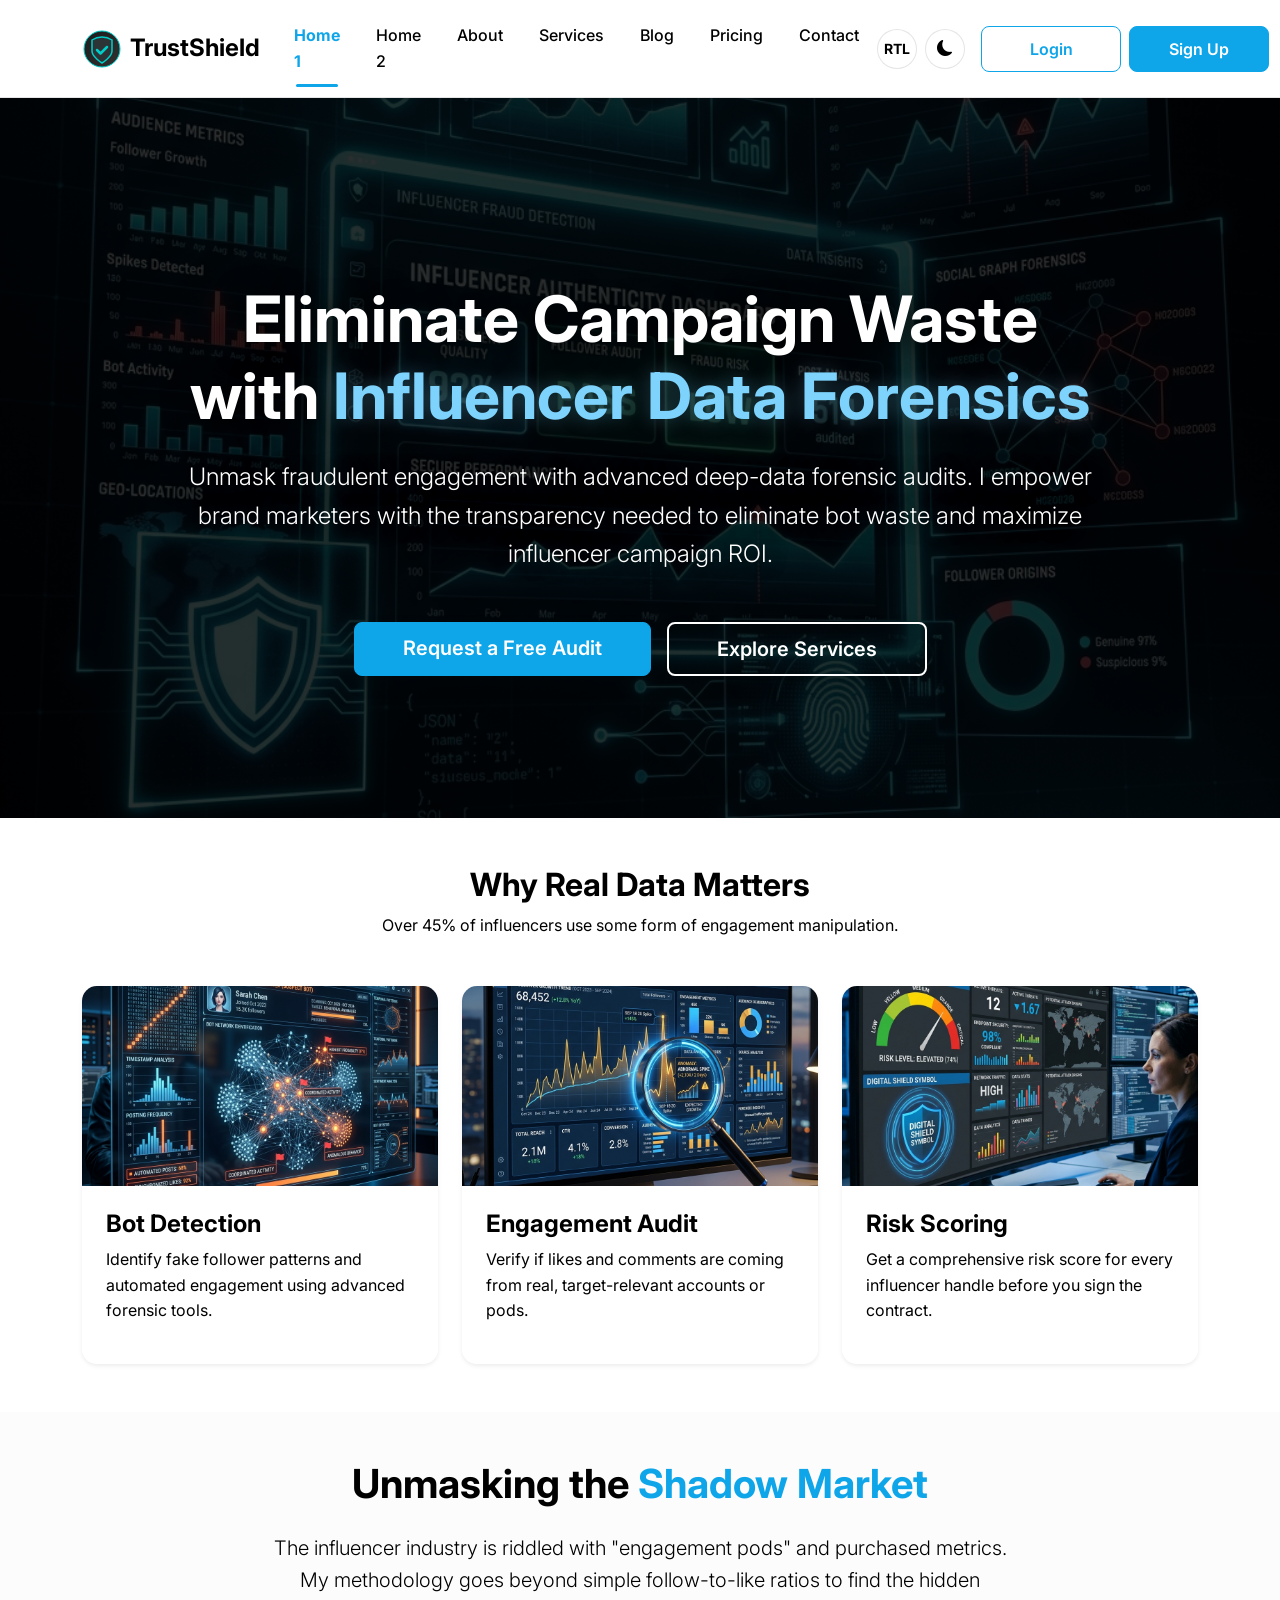
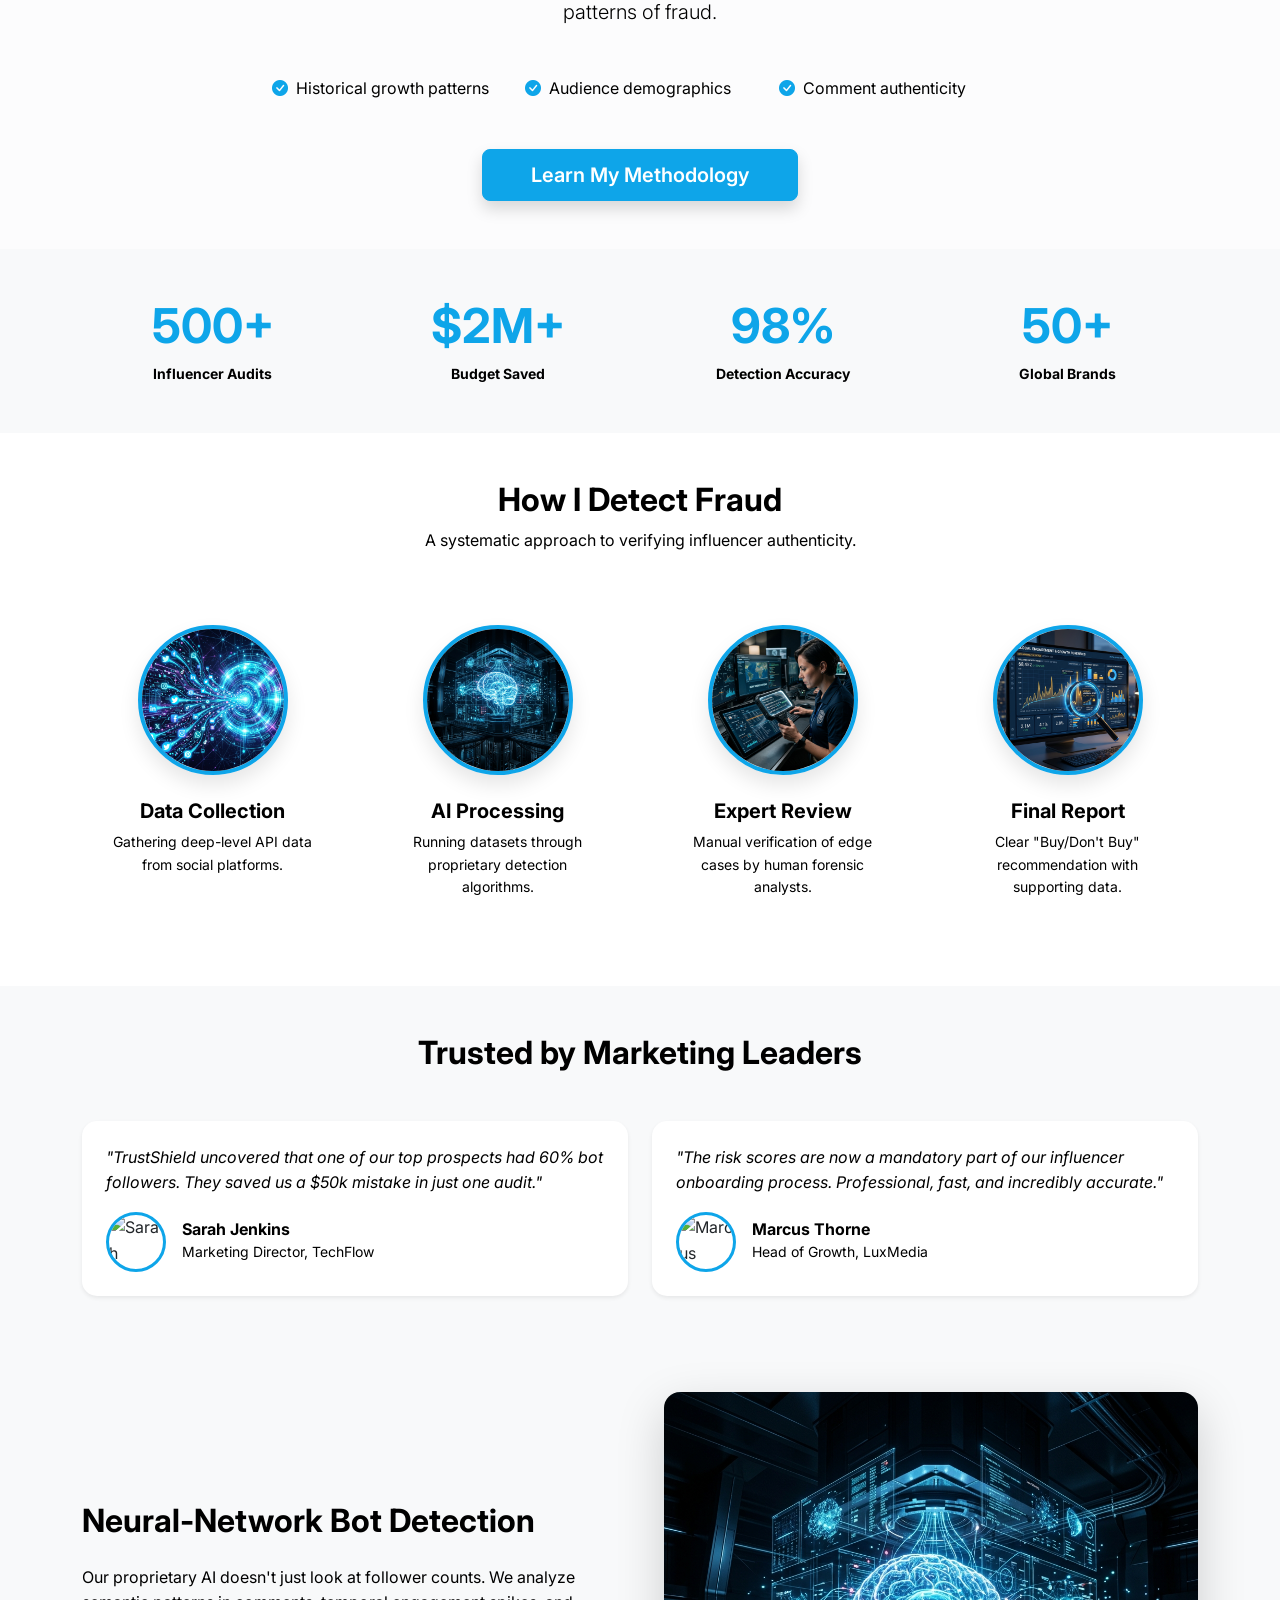
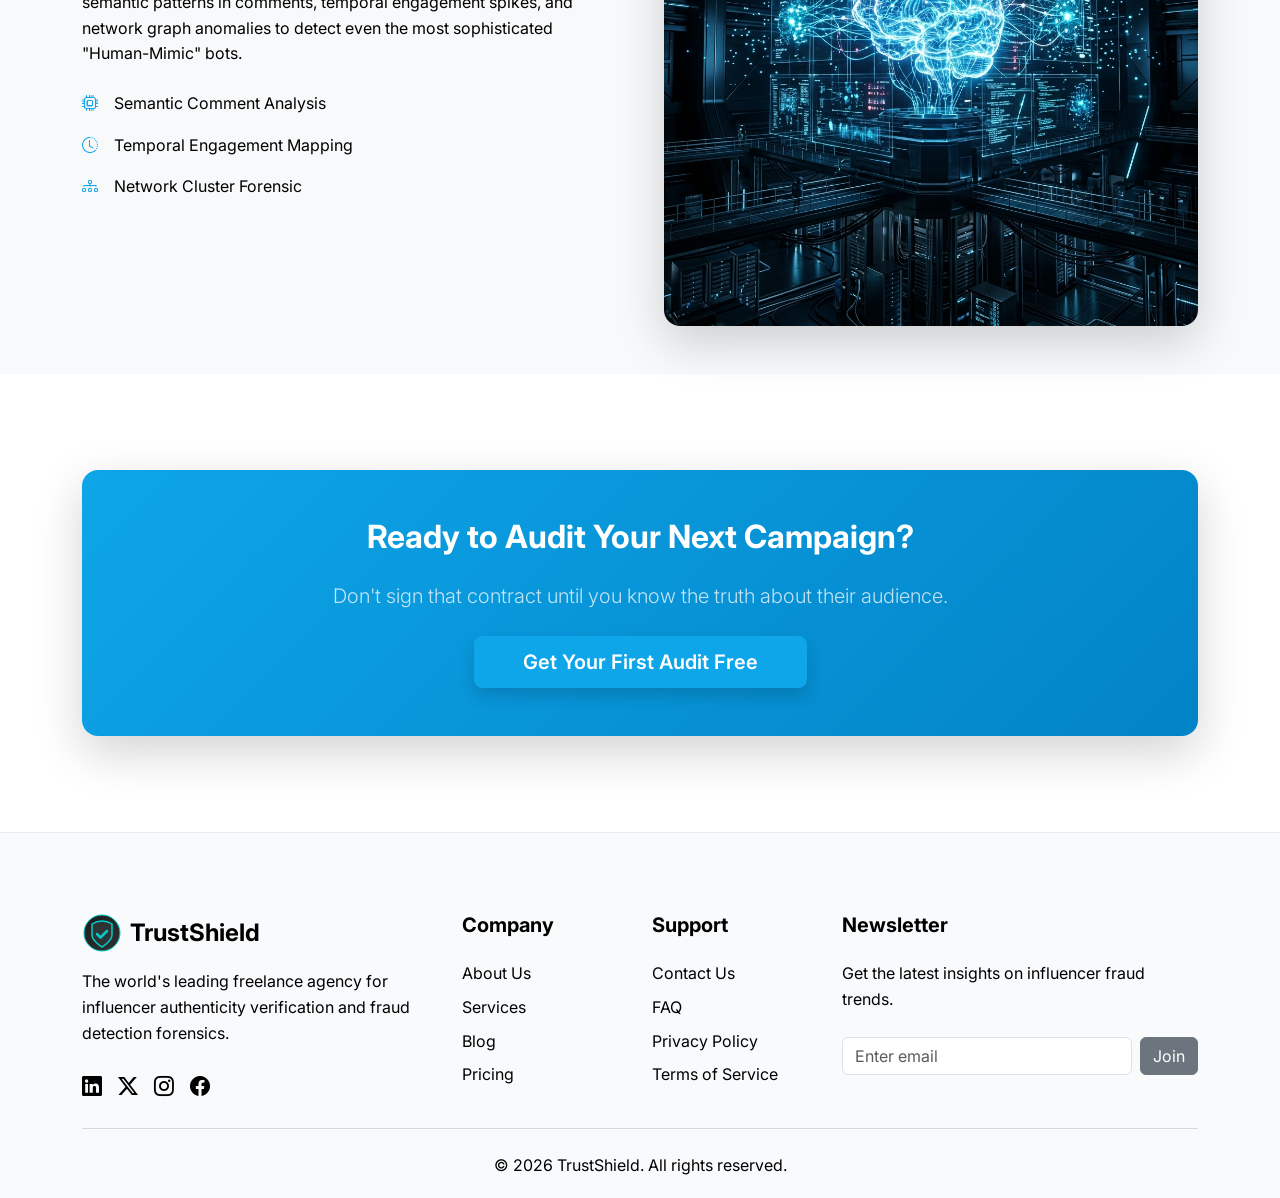
==== commit 34bad5d4: "UI Refinement: Standardized navbars, fixed button contrast, optimized mobile forms, and updated hero" ====
--- a/index.html
+++ b/index.html
@@ -4,6 +4,8 @@
     <meta charset="UTF-8">
     <meta name="viewport" content="width=device-width, initial-scale=1.0">
     <title>TrustShield | Freelance Influencer Fraud Detection Analyst</title>
+    <!-- Favicon -->
+    <link rel="icon" type="image/svg+xml" href="assets/images/logo.svg">
     <!-- Bootstrap 5 CSS -->
     <link href="https://cdn.jsdelivr.net/npm/bootstrap@5.3.0/dist/css/bootstrap.min.css" rel="stylesheet">
     <!-- Bootstrap Icons -->
@@ -19,7 +21,7 @@
     <header class="navbar navbar-expand-lg sticky-top">
         <div class="container">
             <a class="navbar-brand d-flex align-items-center" href="index.html">
-                <i class="bi bi-shield-check text-secondary me-2 fs-3"></i>
+                <img src="assets/images/logo.svg" alt="TrustShield Logo" width="40" height="40" class="me-2">
                 <span class="fw-bold fs-4">TrustShield</span>
             </a>
             
@@ -62,7 +64,10 @@
     <!-- Mobile Menu Offcanvas -->
     <div class="offcanvas offcanvas-end" tabindex="-1" id="mobileMenu">
         <div class="offcanvas-header">
-            <h5 class="offcanvas-title fw-bold"><i class="bi bi-shield-check text-secondary me-2"></i>TrustShield</h5>
+            <h5 class="offcanvas-title fw-bold">
+                <img src="assets/images/logo.svg" alt="TrustShield Logo" width="30" height="30" class="me-2">
+                TrustShield
+            </h5>
             <button type="button" class="btn-close" data-bs-dismiss="offcanvas"></button>
         </div>
         <div class="offcanvas-body">
@@ -88,8 +93,8 @@
             <div class="container">
                 <div class="row justify-content-center">
                     <div class="col-lg-10">
-                        <h1 class="display-3 fw-bold mb-4">Stop Wasting Your Marketing Budget on <span class="text-secondary">Fake Influencers</span></h1>
-                        <p class="lead mb-5 fs-4">I help brand marketers detect bot followers, engagement fraud, and fake accounts with deep data forensics. Protect your ROI with expert audit reports.</p>
+                        <h1 class="display-3 fw-bold mb-4">Eliminate Campaign Waste with <span class="text-secondary">Influencer Data Forensics</span></h1>
+                        <p class="lead mb-5 fs-4">Unmask fraudulent engagement with advanced deep-data forensic audits. I empower brand marketers with the transparency needed to eliminate bot waste and maximize influencer campaign ROI.</p>
                         <div class="d-flex gap-3 justify-content-center flex-wrap">
                             <a href="contact.html" class="btn btn-primary btn-lg btn-fixed px-5 shadow hover-scale">Request a Free Audit</a>
                             <a href="services.html" class="btn btn-hero-outline btn-lg btn-fixed px-5 shadow hover-scale">Explore Services</a>
@@ -170,25 +175,24 @@
             </div>
         </section>
 
-        <!-- Stats Section (3) -->
-        <section class="py-5 bg-primary">
+        <section class="py-5 bg-body-tertiary">
             <div class="container">
                 <div class="row text-center g-4">
                     <div class="col-md-3">
-                        <h2 class="fw-bold display-5">500+</h2>
-                        <p class="mb-0 opacity-75">Influencer Audits</p>
+                        <h2 class="fw-bold display-5 text-secondary">500+</h2>
+                        <p class="mb-0 fw-bold small">Influencer Audits</p>
                     </div>
                     <div class="col-md-3">
-                        <h2 class="fw-bold display-5">$2M+</h2>
-                        <p class="mb-0 opacity-75">Budget Saved</p>
+                        <h2 class="fw-bold display-5 text-secondary">$2M+</h2>
+                        <p class="mb-0 fw-bold small">Budget Saved</p>
                     </div>
                     <div class="col-md-3">
-                        <h2 class="fw-bold display-5">98%</h2>
-                        <p class="mb-0 opacity-75">Detection Accuracy</p>
+                        <h2 class="fw-bold display-5 text-secondary">98%</h2>
+                        <p class="mb-0 fw-bold small">Detection Accuracy</p>
                     </div>
                     <div class="col-md-3">
-                        <h2 class="fw-bold display-5">50+</h2>
-                        <p class="mb-0 opacity-75">Global Brands</p>
+                        <h2 class="fw-bold display-5 text-secondary">50+</h2>
+                        <p class="mb-0 fw-bold small">Global Brands</p>
                     </div>
                 </div>
             </div>
@@ -302,12 +306,12 @@
         </section>
 
         <!-- CTA Section (6) -->
-        <section class="py-5">
-            <div class="container">
-                <div class="bg-primary p-5 rounded-4 text-center">
+        <section class="py-5 my-lg-5">
+            <div class="container text-center">
+                <div class="cta-box p-5 rounded-4 shadow-lg">
                     <h2 class="fw-bold mb-4">Ready to Audit Your Next Campaign?</h2>
                     <p class="lead mb-4 opacity-75">Don't sign that contract until you know the truth about their audience.</p>
-                    <a href="contact.html" class="btn btn-secondary btn-lg px-5">Get Your First Audit Free</a>
+                    <a href="contact.html" class="btn btn-primary btn-lg px-5 shadow">Get Your First Audit Free</a>
                 </div>
             </div>
         </section>
@@ -320,7 +324,7 @@
                 <!-- Column 1: Brand -->
                 <div class="col-lg-4 col-md-6">
                     <a class="navbar-brand d-flex align-items-center mb-3" href="index.html">
-                        <i class="bi bi-shield-check text-secondary me-2 fs-3"></i>
+                        <img src="assets/images/logo.svg" alt="TrustShield Logo" width="40" height="40" class="me-2">
                         <span class="fw-bold fs-4">TrustShield</span>
                     </a>
                     <p class="text-muted mb-4">The world's leading freelance agency for influencer authenticity verification and fraud detection forensics.</p>
--- a/assets/css/style.css
+++ b/assets/css/style.css
@@ -4,8 +4,8 @@
     --tertiary-color: #ffffff;
     --text-main: #000000;
     --text-muted: #000000;
-    --hero-overlay: rgba(255, 255, 255, 0.5);
-    --hero-text: #000000;
+    --hero-overlay: rgba(0, 0, 0, 0.82);
+    --hero-text: #ffffff;
     --footer-bg: #f8fafc;
     --footer-text: #000000;
     --footer-heading: #000000;
@@ -18,8 +18,8 @@
     --tertiary-color: #020617;
     --text-main: #f1f5f9;
     --text-muted: #94a3b8;
-    --hero-overlay: rgba(2, 6, 23, 0.8);
-    --hero-text: #f8fafc;
+    --hero-overlay: rgba(0, 0, 0, 0.85);
+    --hero-text: #ffffff;
     --footer-bg: #020617;
     --footer-text: #94a3b8;
     --footer-heading: #ffffff;
@@ -87,7 +87,23 @@
 .btn-outline-primary:hover {
     background-color: #0ea5e9;
     border-color: #0ea5e9;
-}
+    color: #ffffff;
+}
+
+.btn-outline-secondary {
+    color: var(--primary-color);
+    border-color: var(--primary-color);
+    padding: 10px 25px;
+    border-radius: 8px;
+    font-weight: 600;
+    transition: var(--transition);
+}
+
+.btn-outline-secondary:hover {
+    background-color: var(--primary-color);
+    color: var(--tertiary-color);
+}
+
 
 .btn-hero-outline {
     color: var(--hero-text);
@@ -100,9 +116,10 @@
 }
 
 .btn-hero-outline:hover {
-    background-color: var(--hero-text);
-    color: var(--tertiary-color);
-    transform: translateY(-2px);
+    background-color: var(--secondary-color);
+    border-color: var(--secondary-color);
+    color: #ffffff !important;
+    transform: translateY(-3px);
 }
 
 .btn-fixed {
@@ -130,15 +147,62 @@
     border-bottom: 1px solid rgba(255,255,255,0.1);
 }
 
+#themeToggleDesktop, #themeToggle, #rtlToggle {
+    width: 40px;
+    height: 40px;
+    border-radius: 50% !important;
+    display: inline-flex;
+    align-items: center;
+    justify-content: center;
+    padding: 0;
+    border: 1px solid rgba(0,0,0,0.1);
+    background: transparent;
+    color: var(--primary-color);
+    transition: var(--transition);
+    cursor: pointer;
+}
+
+[data-bs-theme="dark"] #themeToggleDesktop, 
+[data-bs-theme="dark"] #themeToggle, 
+[data-bs-theme="dark"] #rtlToggle {
+    border-color: rgba(255,255,255,0.1);
+}
+
+#themeToggleDesktop:hover, #themeToggle:hover, #rtlToggle:hover {
+    background-color: var(--secondary-color);
+    color: #ffffff !important;
+    border-color: var(--secondary-color);
+}
+
 .nav-link {
     font-weight: 500;
     color: var(--primary-color) !important;
     margin: 0 10px;
-}
-
-.nav-link:hover {
+    position: relative;
+    transition: var(--transition);
+}
+
+.nav-link:hover, .nav-link.active {
     color: var(--secondary-color) !important;
 }
+
+.nav-link.active {
+    font-weight: 700;
+}
+
+@media (min-width: 992px) {
+    .nav-link.active::after {
+        content: '';
+        position: absolute;
+        bottom: -5px;
+        left: 10px;
+        right: 10px;
+        height: 3px;
+        background-color: var(--secondary-color);
+        border-radius: 5px;
+    }
+}
+
 
 /* Hero Section */
 .hero-section {
@@ -154,20 +218,42 @@
     color: var(--hero-text);
 }
 
-.hero-section h1 {
-    color: inherit;
-    text-shadow: 0 2px 15px rgba(255,255,255,0.8);
-}
-
-.hero-section .lead {
-    color: inherit;
-    opacity: 1;
-    text-shadow: 0 1px 8px rgba(255,255,255,0.8);
-}
-
-[data-bs-theme="dark"] .hero-section h1,
-[data-bs-theme="dark"] .hero-section .lead {
-    text-shadow: 0 2px 20px rgba(0,0,0,0.5);
+/* Universal Hero Typography */
+[class^="hero-section"] h1, 
+[class^="hero-section"] h2,
+[class*=" hero-section"] h1,
+[class*=" hero-section"] h2 {
+    color: #ffffff !important;
+    text-shadow: 0 4px 30px rgba(0,0,0,0.8);
+}
+
+[class^="hero-section"] .lead, 
+[class*=" hero-section"] .lead {
+    color: #ffffff !important;
+    opacity: 1 !important;
+    text-shadow: 0 2px 20px rgba(0,0,0,0.8);
+}
+
+[class^="hero-section"] .text-secondary {
+    color: #7dd3fc !important; /* Brighter blue for better visibility on dark hero */
+    text-shadow: 0 0 20px rgba(125, 211, 252, 0.3);
+}
+
+[data-bs-theme="dark"] [class^="hero-section"] h1,
+[data-bs-theme="dark"] [class^="hero-section"] .lead {
+    text-shadow: 0 4px 40px rgba(0,0,0,1);
+}
+
+.hero-section {
+    position: relative;
+    padding: 160px 0 120px;
+    background: linear-gradient(var(--hero-overlay), var(--hero-overlay)), url('../images/hero.png');
+    background-size: cover;
+    background-position: center;
+    background-attachment: fixed;
+    min-height: 80vh;
+    display: flex;
+    align-items: center;
 }
 
 .hero-section-2 {
@@ -180,76 +266,45 @@
     min-height: 80vh;
     display: flex;
     align-items: center;
-    color: var(--hero-text);
-}
-
-.hero-section-2 h1 {
-    color: inherit;
-    text-shadow: 0 2px 10px rgba(0,0,0,0.05);
-}
-
-.hero-section-2 .lead {
-    color: inherit;
-    opacity: 0.9;
-    text-shadow: 0 1px 5px rgba(0,0,0,0.05);
 }
 
 .hero-section-about {
     background: linear-gradient(var(--hero-overlay), var(--hero-overlay)), url('../images/hero-about.png');
     background-size: cover;
     background-position: center;
-    color: var(--hero-text);
-    padding: 100px 0;
+    padding: 120px 0;
 }
 
 .hero-section-services {
     background: linear-gradient(var(--hero-overlay), var(--hero-overlay)), url('../images/hero.png');
     background-size: cover;
     background-position: center;
-    color: var(--hero-text);
-    padding: 100px 0;
+    padding: 120px 0;
 }
 
 .hero-section-blog {
     background: linear-gradient(var(--hero-overlay), var(--hero-overlay)), url('../images/hero-about.png');
     background-size: cover;
     background-position: center;
-    color: var(--hero-text);
-    padding: 100px 0;
+    padding: 120px 0;
 }
 
 .hero-section-pricing {
     background: linear-gradient(var(--hero-overlay), var(--hero-overlay)), url('../images/hero.png');
     background-size: cover;
     background-position: center;
-    color: var(--hero-text);
-    padding: 100px 0;
+    padding: 120px 0;
 }
 
 .hero-section-contact {
     background: linear-gradient(var(--hero-overlay), var(--hero-overlay)), url('../images/hero-about.png');
     background-size: cover;
     background-position: center;
-    color: var(--hero-text);
-    padding: 100px 0;
+    padding: 120px 0;
 }
 
 .hero-sm {
     min-height: 40vh;
-}
-
-.hero-section-about h1 {
-    color: inherit;
-    text-shadow: 0 2px 10px rgba(0,0,0,0.05);
-}
-
-.hero-section-about .lead {
-    color: inherit;
-    opacity: 0.9;
-}
-
-[data-bs-theme="dark"] .hero-section-about h1 {
-    text-shadow: 0 2px 20px rgba(0,0,0,0.5);
 }
 
 /* Cards */
@@ -549,8 +604,22 @@
     bottom: 30px;
     right: 30px;
     display: none;
-    z-index: 99;
-}
+    z-index: 1000;
+    width: 50px;
+    height: 50px;
+    padding: 0;
+    align-items: center;
+    justify-content: center;
+    box-shadow: 0 10px 30px rgba(14, 165, 233, 0.3);
+    transition: var(--transition);
+    border: none;
+}
+
+#backToTop:hover {
+    transform: translateY(-5px);
+    box-shadow: 0 15px 40px rgba(14, 165, 233, 0.4);
+}
+
 
 /* RTL Support */
 [dir="rtl"] {
@@ -580,3 +649,79 @@
         margin-right: 0;
     }
 }
+
+.cta-box {
+    background: linear-gradient(135deg, #0ea5e9 0%, #0284c7 100%);
+    color: #ffffff !important;
+    transition: var(--transition);
+}
+
+/* Tablet & Large Screen Fixes */
+@media (max-width: 1150px) {
+    .container {
+        max-width: 100%;
+        padding-left: 20px;
+        padding-right: 20px;
+    }
+    .nav-link {
+        margin: 0 3px !important;
+        padding: 8px 4px !important;
+        font-size: 13px !important;
+        white-space: nowrap;
+    }
+    .navbar-brand span {
+        font-size: 1.1rem !important;
+    }
+    .btn-fixed {
+        min-width: 90px !important;
+        font-size: 13px !important;
+        padding: 6px 10px !important;
+    }
+    #themeToggleDesktop, #rtlToggle, #themeToggle {
+        width: 35px !important;
+        height: 35px !important;
+        min-width: 35px !important;
+        padding: 0 !important;
+        display: inline-flex !important;
+        align-items: center !important;
+        justify-content: center !important;
+        font-size: 11px !important;
+        border-radius: 50% !important;
+    }
+
+    .gap-2 {
+        gap: 0.25rem !important;
+    }
+}
+
+
+/* Auth Page Controls Fix */
+.theme-controls {
+    background: var(--tertiary-color);
+    border-radius: 0 0 0 15px;
+    box-shadow: -5px 5px 15px rgba(0,0,0,0.05);
+}
+
+[data-bs-theme="dark"] .theme-controls {
+    box-shadow: -5px 5px 15px rgba(0,0,0,0.3);
+}
+
+@media (max-width: 768px) {
+    .theme-controls {
+        position: absolute !important;
+        background: transparent;
+        box-shadow: none;
+        top: 10px !important;
+        right: 10px !important;
+    }
+}
+
+
+.cta-box h2, .cta-box p {
+    color: #ffffff !important;
+}
+
+.cta-box:hover {
+    transform: translateY(-5px);
+    box-shadow: 0 20px 40px rgba(14, 165, 233, 0.2) !important;
+}
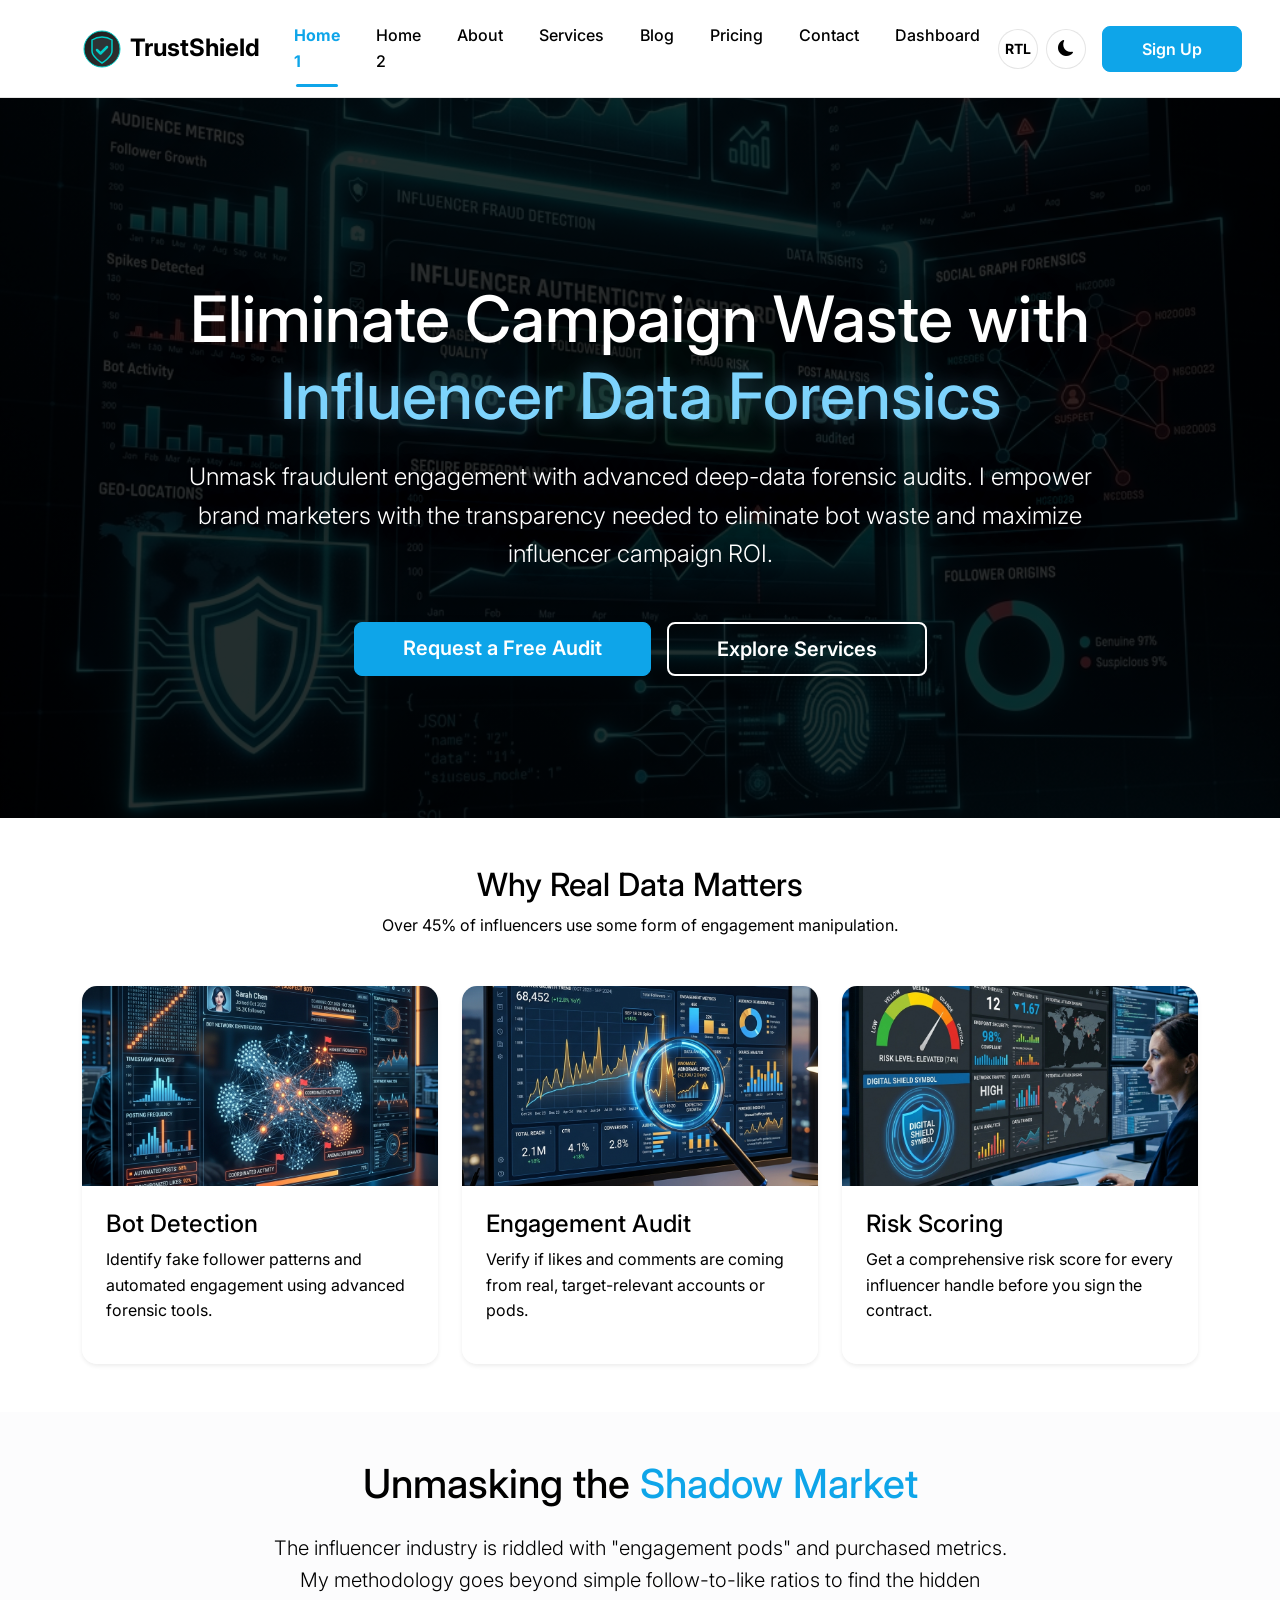
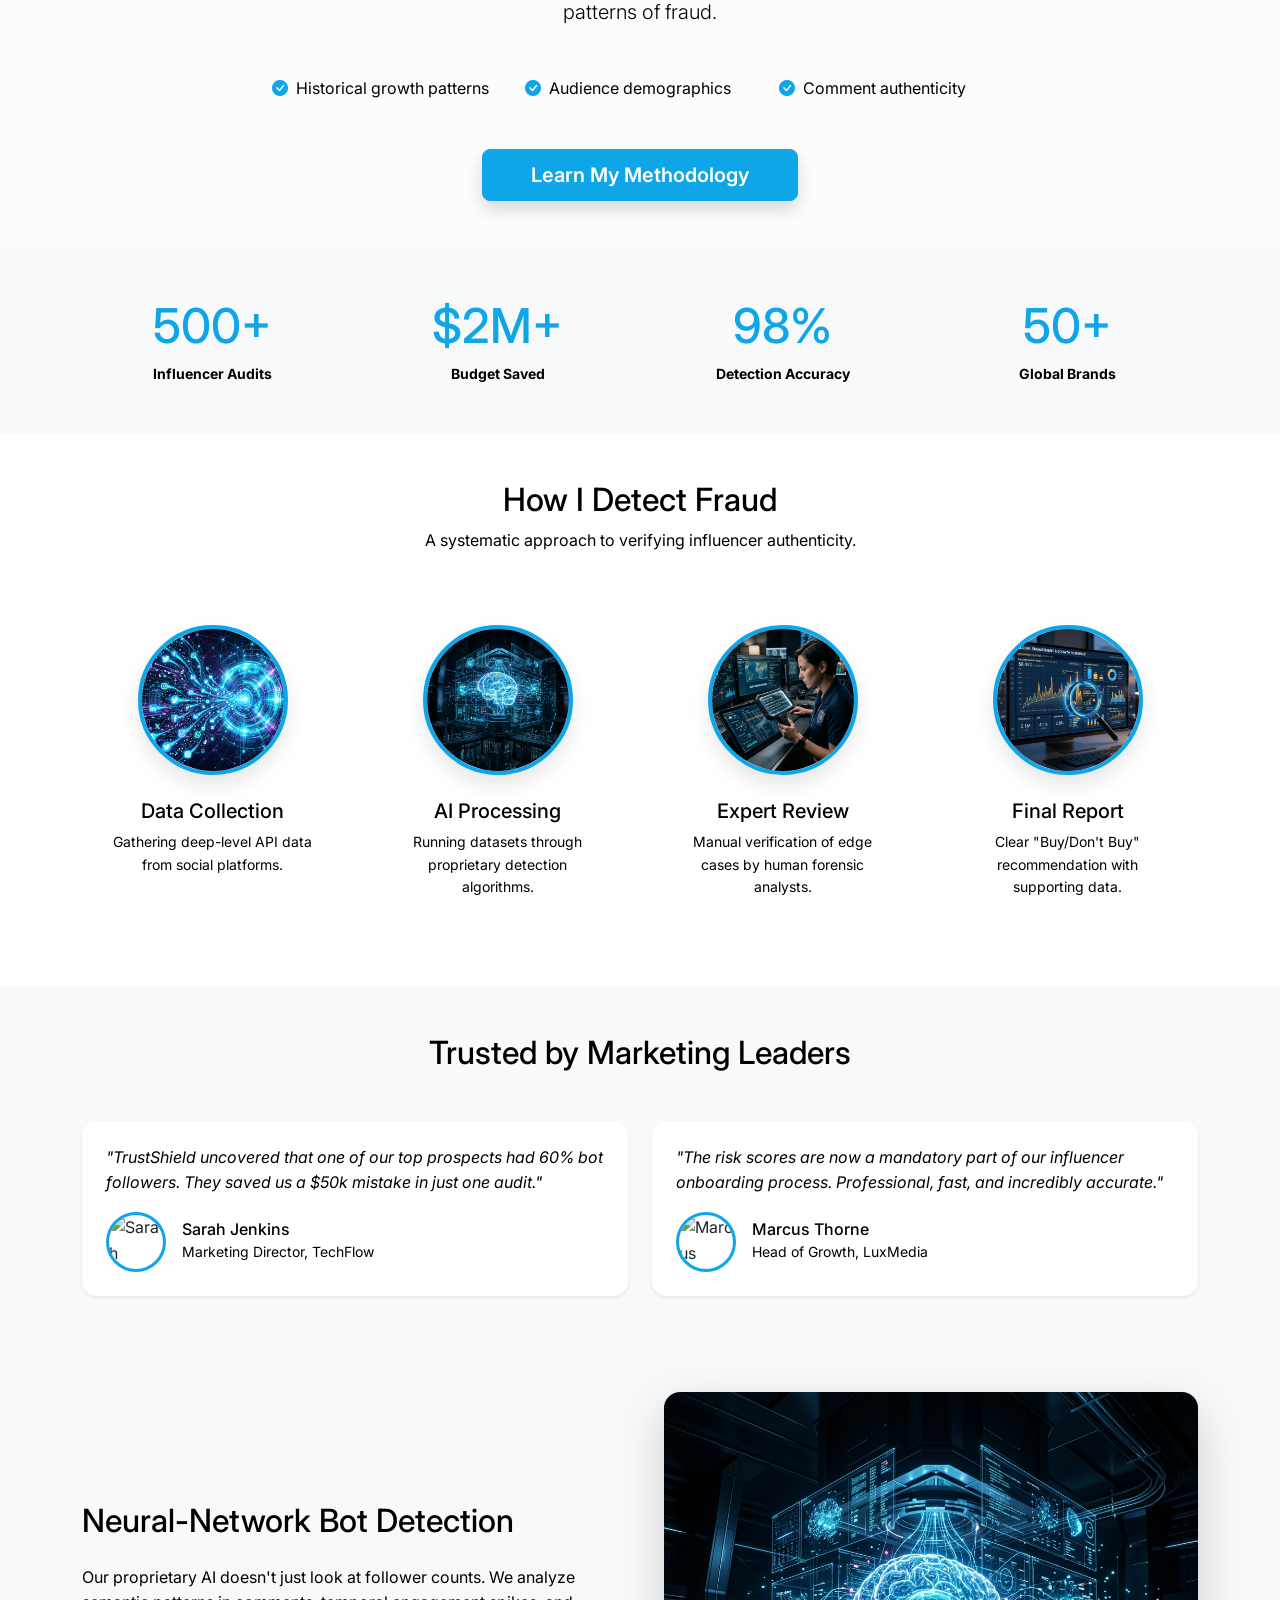
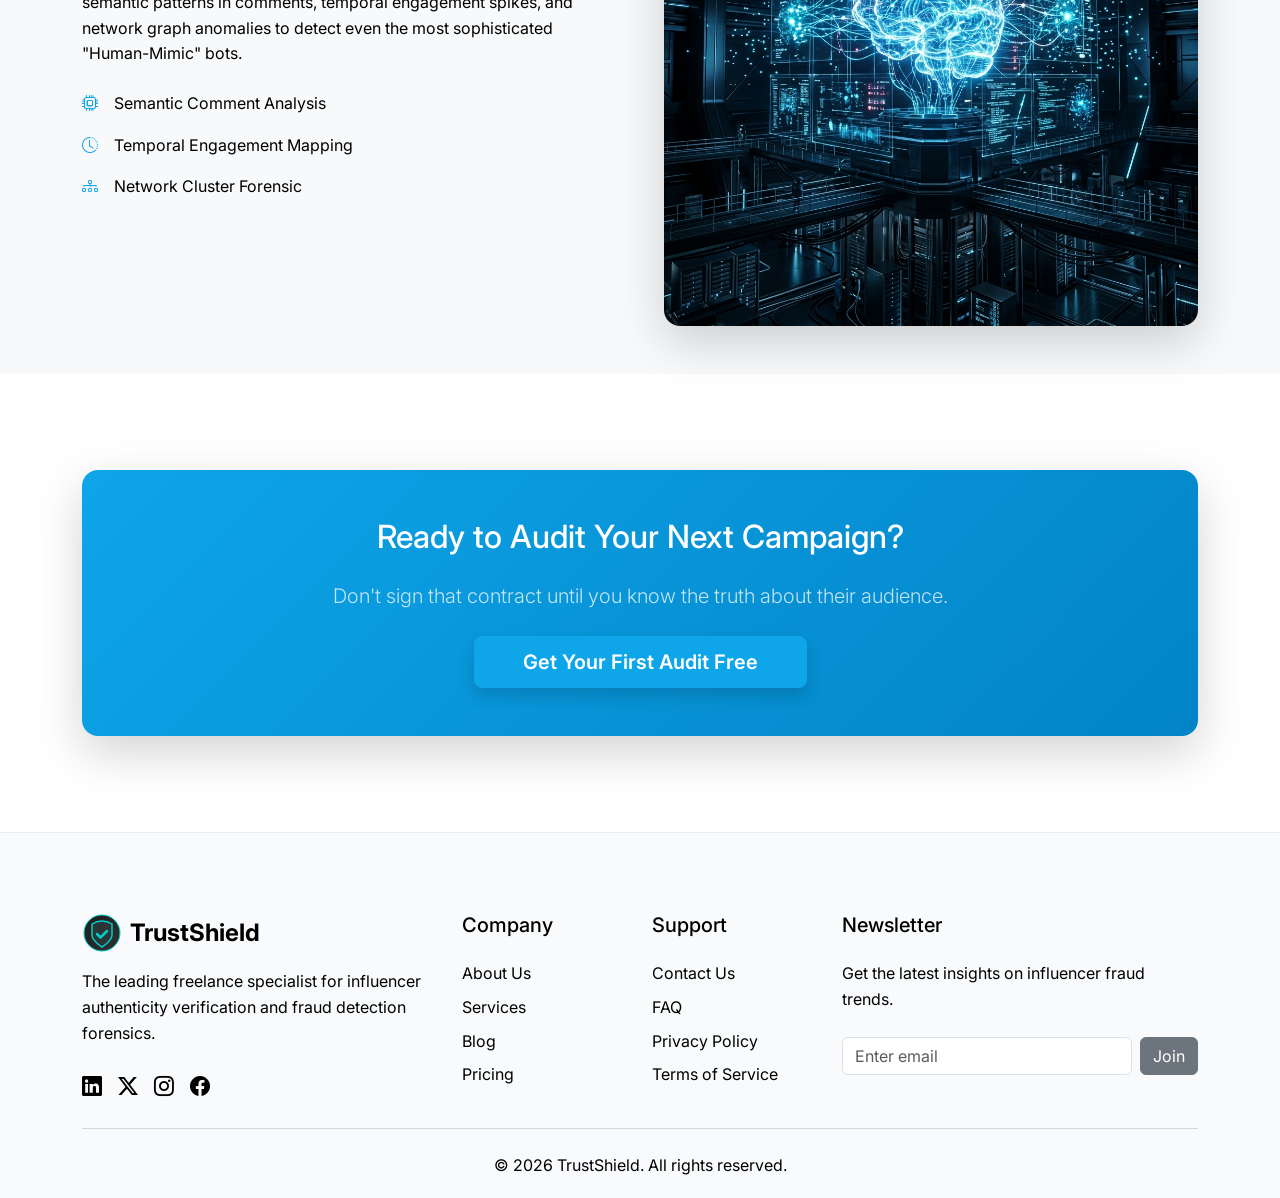
==== commit 79717a78: "client changes" ====
--- a/index.html
+++ b/index.html
@@ -46,6 +46,7 @@
                     <li class="nav-item"><a class="nav-link" href="blog.html">Blog</a></li>
                     <li class="nav-item"><a class="nav-link" href="pricing.html">Pricing</a></li>
                     <li class="nav-item"><a class="nav-link" href="contact.html">Contact</a></li>
+                    <li class="nav-item"><a class="nav-link" href="dashboard.html">Dashboard</a></li>
                 </ul>
                 <div class="d-flex align-items-center">
                     <button id="rtlToggle" class="me-2 d-none d-lg-block" title="Toggle RTL">
@@ -54,7 +55,6 @@
                     <button id="themeToggleDesktop" class="me-3 d-none d-lg-block" title="Toggle Theme">
                         <i class="bi bi-moon-fill"></i>
                     </button>
-                    <a href="login.html" class="btn btn-outline-primary btn-fixed me-2">Login</a>
                     <a href="register.html" class="btn btn-primary btn-fixed">Sign Up</a>
                 </div>
             </div>
@@ -79,9 +79,9 @@
                 <li class="nav-item"><a class="nav-link" href="blog.html">Blog</a></li>
                 <li class="nav-item"><a class="nav-link" href="pricing.html">Pricing</a></li>
                 <li class="nav-item"><a class="nav-link" href="contact.html">Contact</a></li>
+                <li class="nav-item"><a class="nav-link" href="dashboard.html">Dashboard</a></li>
             </ul>
             <div class="d-grid gap-2">
-                <a href="login.html" class="btn btn-outline-primary">Login</a>
                 <a href="register.html" class="btn btn-primary">Sign Up</a>
             </div>
         </div>
@@ -327,7 +327,7 @@
                         <img src="assets/images/logo.svg" alt="TrustShield Logo" width="40" height="40" class="me-2">
                         <span class="fw-bold fs-4">TrustShield</span>
                     </a>
-                    <p class="text-muted mb-4">The world's leading freelance agency for influencer authenticity verification and fraud detection forensics.</p>
+                    <p class="text-muted mb-4">The leading freelance specialist for influencer authenticity verification and fraud detection forensics.</p>
                     <div class="social-links d-flex gap-3">
                         <a href="#"><i class="bi bi-linkedin fs-5"></i></a>
                         <a href="#"><i class="bi bi-twitter-x fs-5"></i></a>
--- a/assets/css/style.css
+++ b/assets/css/style.css
@@ -2,6 +2,8 @@
     --primary-color: #000000;
     --secondary-color: #0ea5e9;
     --tertiary-color: #ffffff;
+    --sidebar-bg: #f3f4f6; /* light grey for light mode sidebar */
+    --sidebar-text: #0f172a; /* dark text on light sidebar */
     --text-main: #000000;
     --text-muted: #000000;
     --hero-overlay: rgba(0, 0, 0, 0.82);
@@ -16,6 +18,8 @@
     --primary-color: #f8fafc;
     --secondary-color: #38bdf8;
     --tertiary-color: #020617;
+    --sidebar-bg: #000000; /* dark mode sidebar should be black */
+    --sidebar-text: #ffffff;
     --text-main: #f1f5f9;
     --text-muted: #94a3b8;
     --hero-overlay: rgba(0, 0, 0, 0.85);
@@ -36,7 +40,11 @@
 /* Contrast Fixes */
 h1, h2, h3, h4, h5, h6 {
     color: var(--primary-color) !important;
-    font-weight: 700;
+    font-weight: 500 !important;
+}
+h1.fw-bold, h2.fw-bold, h3.fw-bold, h4.fw-bold, h5.fw-bold, h6.fw-bold,
+h1.fw-semibold, h2.fw-semibold, h3.fw-semibold, h4.fw-semibold, h5.fw-semibold, h6.fw-semibold {
+    font-weight: 500 !important;
 }
 
 p, span, li, .lead, .small {
@@ -52,6 +60,22 @@
 [data-bs-theme="dark"] .bg-body-tertiary,
 [data-bs-theme="dark"] .bg-light-subtle {
     background-color: #1e293b !important; /* Slightly lighter than deep dark but still dark */
+    color: #f8fafc !important;
+}
+
+[data-bs-theme="dark"] .table thead th,
+[data-bs-theme="dark"] .table tbody td,
+[data-bs-theme="dark"] .table-hover tbody tr:hover {
+    border-color: rgba(255,255,255,0.08);
+}
+
+[data-bs-theme="dark"] .badge.bg-light {
+    background-color: #475569 !important;
+    color: #ffffff !important;
+}
+
+[data-bs-theme="dark"] .badge.bg-light.text-dark {
+    color: #ffffff !important;
 }
 
 /* Typography */
@@ -162,16 +186,69 @@
     cursor: pointer;
 }
 
+.user-profile-pill .text-muted,
+.user-profile-pill .fw-bold {
+    color: #0f172a !important;
+}
+
+.user-profile-pill .text-end {
+    display: flex;
+    flex-direction: column;
+    justify-content: center;
+}
+
+.user-profile-pill {
+    align-items: center !important;
+}
+
+/* Dark mode adjustments for profile pill */
+[data-bs-theme="dark"] .user-profile-pill {
+    background-color: #0b1220 !important;
+    border-color: rgba(255,255,255,0.06) !important;
+}
+
+[data-bs-theme="dark"] .user-profile-pill .text-muted,
+[data-bs-theme="dark"] .user-profile-pill .fw-bold {
+    color: #f1f5f9 !important;
+}
+
+/* Welcome top visibility */
+.welcome-top .text-muted {
+    color: var(--text-muted) !important;
+}
+.welcome-top .fw-bold {
+    color: var(--primary-color) !important;
+}
+[data-bs-theme="dark"] .welcome-top .text-muted,
+[data-bs-theme="dark"] .welcome-top .fw-bold {
+    color: #f1f5f9 !important;
+}
+
+/* Increase welcome text size for visibility */
+.welcome-top .small {
+    font-size: 1rem !important;
+    font-weight: 600 !important;
+    margin: 0;
+}
+[data-bs-theme="dark"] .welcome-top .text-muted,
+[data-bs-theme="dark"] .welcome-top .fw-bold {
+    color: #f1f5f9 !important;
+}
+
 [data-bs-theme="dark"] #themeToggleDesktop, 
 [data-bs-theme="dark"] #themeToggle, 
 [data-bs-theme="dark"] #rtlToggle {
     border-color: rgba(255,255,255,0.1);
 }
 
-#themeToggleDesktop:hover, #themeToggle:hover, #rtlToggle:hover {
+#themeToggleDesktop:hover, #themeToggle:hover, #rtlToggle:hover, .rtl-toggle:hover {
     background-color: var(--secondary-color);
     color: #ffffff !important;
     border-color: var(--secondary-color);
+}
+
+.rtl-toggle:hover span {
+    color: #ffffff !important;
 }
 
 .nav-link {
@@ -513,15 +590,16 @@
 /* Dashboard */
 .sidebar {
     height: 100vh;
-    background-color: #0f172a;
-    color: white;
+    background-color: var(--sidebar-bg);
+    color: var(--sidebar-text);
     position: fixed;
     width: 250px;
     padding-top: 20px;
+    border-right: 1px solid rgba(15,23,42,0.06);
 }
 
 .sidebar-link {
-    color: #cbd5e1;
+    color: var(--sidebar-text);
     padding: 12px 25px;
     display: block;
     text-decoration: none;
@@ -529,9 +607,33 @@
 }
 
 .sidebar-link:hover, .sidebar-link.active {
-    background-color: #1e293b;
-    color: #0ea5e9;
-    border-left: 4px solid #0ea5e9;
+    background-color: rgba(14,165,233,0.06);
+    color: var(--sidebar-text);
+    border-left: 4px solid var(--secondary-color);
+}
+
+/* Stronger active state */
+.sidebar-link.active {
+    background-color: rgba(14,165,233,0.12) !important;
+    color: var(--secondary-color) !important;
+}
+
+[data-bs-theme="dark"] .sidebar-link:hover, [data-bs-theme="dark"] .sidebar-link.active {
+    background-color: rgba(56,189,248,0.10) !important;
+    color: #ffffff !important;
+    border-left: 4px solid var(--secondary-color);
+}
+
+/* RTL: flip sidebar active indicator from left to right and remove left border */
+[dir="rtl"] .sidebar-link:hover, [dir="rtl"] .sidebar-link.active {
+    border-left: none !important;
+    border-right: 4px solid var(--secondary-color) !important;
+}
+
+[data-bs-theme="dark"] [dir="rtl"] .sidebar-link:hover, [data-bs-theme="dark"] [dir="rtl"] .sidebar-link.active {
+    border-left: none !important;
+    border-right: 4px solid var(--secondary-color) !important;
+    color: #ffffff !important;
 }
 
 .main-content {
@@ -641,6 +743,122 @@
     margin-left: 0;
 }
 
+/* Mobile dashboard improvements */
+@media (max-width: 991px) {
+    .main-content {
+        padding: 20px;
+    }
+    .mobile-dashboard-header {
+        background-color: var(--sidebar-bg);
+        color: var(--sidebar-text);
+        padding: 12px 16px;
+    }
+    #themeToggle {
+        display: none !important;
+    }
+    /* Hide the desktop RTL button near New Audit (keep mobile header RTL intact) */
+    .main-content .rtl-toggle {
+        display: none !important;
+    }
+    /* Also hide the desktop theme toggle near New Audit */
+    .main-content #themeToggle {
+        display: none !important;
+    }
+}
+
+/* Ensure mobile offcanvas matches desktop sidebar colors */
+.offcanvas,
+.offcanvas .offcanvas-header {
+    background-color: var(--sidebar-bg) !important;
+    color: var(--sidebar-text) !important;
+}
+.offcanvas .sidebar-link,
+.offcanvas .offcanvas-title,
+.offcanvas .navbar-brand,
+.offcanvas .offcanvas-header .navbar-brand,
+.offcanvas .offcanvas-header h5 {
+    color: var(--sidebar-text) !important;
+}
+
+[data-bs-theme="dark"] .offcanvas,
+[data-bs-theme="dark"] .offcanvas .offcanvas-header {
+    background-color: var(--sidebar-bg) !important;
+    color: var(--sidebar-text) !important;
+}
+
+/* Adaptive offcanvas close button for light/dark mode */
+.offcanvas .btn-close {
+    filter: brightness(0) saturate(100%) !important;
+    opacity: 1 !important;
+}
+
+[data-bs-theme="dark"] .offcanvas .btn-close {
+    filter: invert(1) brightness(1.2) !important;
+}
+
+/* Navbar brand visibility in light mode mobile */
+.navbar-brand {
+    color: var(--primary-color) !important;
+}
+
+.navbar-brand span {
+    color: var(--primary-color) !important;
+}
+
+[data-bs-theme="dark"] .navbar-brand,
+[data-bs-theme="dark"] .navbar-brand span {
+    color: #ffffff !important;
+}
+
+/* Offcanvas title visibility */
+.offcanvas-title {
+    color: var(--sidebar-text) !important;
+}
+
+[data-bs-theme="dark"] .sidebar {
+    border-right: 1px solid rgba(255,255,255,0.06);
+}
+
+@media (max-width: 576px) {
+    .row.g-4 .col-md-3 {
+        flex: 0 0 100% !important;
+        max-width: 100% !important;
+    }
+    .table-responsive table {
+        font-size: 13px;
+    }
+    .card.p-4 {
+        padding: 1rem !important;
+    }
+}
+
+/* Dashboard section switching */
+.dashboard-section {
+    display: none;
+}
+.dashboard-section.active {
+    display: block;
+}
+
+/* Ensure brand/site name remains white in dark/offcanvas only */
+[data-bs-theme="dark"] .sidebar .navbar-brand,
+.offcanvas .offcanvas-title,
+[data-bs-theme="dark"] .d-lg-none .navbar-brand {
+    color: #ffffff !important;
+}
+
+/* Tweak offcanvas (mobile sidebar) width for small screens */
+.offcanvas.offcanvas-start,
+.offcanvas.offcanvas-end {
+    width: 260px;
+}
+
+/* Mobile header theme overrides */
+[data-bs-theme="dark"] .mobile-dashboard-header {
+    background-color: #000000;
+    color: #ffffff;
+}
+
 @media (max-width: 991px) {
     .main-content {
         margin-left: 0;
@@ -725,3 +943,114 @@
     transform: translateY(-5px);
     box-shadow: 0 20px 40px rgba(14, 165, 233, 0.2) !important;
 }
+
+/* Custom TrustShield Premium Overrides */
+
+/* Mobile Card Responsive Padding Fix for Viewports <= 480px */
+@media (max-width: 480px) {
+    .card.p-5 {
+        padding: 1.5rem !important;
+    }
+}
+
+/* RTL Password and Input Group Alignment */
+[dir="rtl"] .input-group {
+    flex-direction: row-reverse;
+}
+[dir="rtl"] .input-group > .form-control {
+    border-top-right-radius: 8px !important;
+    border-bottom-right-radius: 8px !important;
+    border-top-left-radius: 0 !important;
+    border-bottom-left-radius: 0 !important;
+    text-align: right;
+}
+[dir="rtl"] .input-group > .btn {
+    border-top-left-radius: 8px !important;
+    border-bottom-left-radius: 8px !important;
+    border-top-right-radius: 0 !important;
+    border-bottom-right-radius: 0 !important;
+    border-right: 1px solid #dee2e6 !important;
+    border-left: 1px solid #dee2e6 !important;
+}
+[dir="rtl"] .input-group > .btn.border-start-0 {
+    border-right: 0 !important;
+}
+[data-bs-theme="dark"] [dir="rtl"] .input-group > .btn {
+    border-right: 1px solid rgba(255,255,255,0.1) !important;
+    border-left: 1px solid rgba(255,255,255,0.1) !important;
+}
+[data-bs-theme="dark"] [dir="rtl"] .input-group > .btn.border-start-0 {
+    border-right: 0 !important;
+}
+
+/* Eye icon inside input (auth pages) */
+.input-group {
+    position: relative;
+}
+
+.input-group > .form-control {
+    padding-right: 3rem; /* space for the eye icon */
+}
+
+.input-group > .btn.border-start-0 {
+    position: absolute;
+    right: 0.6rem;
+    top: 50%;
+    transform: translateY(-50%);
+    border: none !important;
+    background: transparent !important;
+    box-shadow: none !important;
+    padding: 0.25rem 0.35rem !important;
+    height: auto !important;
+}
+
+/* RTL adjustments */
+[dir="rtl"] .input-group > .form-control {
+    padding-right: 0.75rem;
+    padding-left: 3rem; /* space for the eye icon on the left */
+}
+
+[dir="rtl"] .input-group > .btn.border-start-0 {
+    left: 0.6rem;
+    right: auto;
+    border: none !important;
+    background: transparent !important;
+}
+
+/* Reduce visual clutter on small screens */
+@media (max-width: 576px) {
+    .input-group > .form-control {
+        padding-right: 2.2rem;
+    }
+    [dir="rtl"] .input-group > .form-control {
+        padding-left: 2.2rem;
+    }
+}
+
+/* RTL Navigation CTA Button Padding & Margin Fixes */
+[dir="rtl"] .navbar .btn-fixed.me-2 {
+    margin-right: 0 !important;
+    margin-left: 0.5rem !important;
+}
+[dir="rtl"] .me-2 {
+    margin-right: 0 !important;
+    margin-left: 0.5rem !important;
+}
+[dir="rtl"] .me-3 {
+    margin-right: 0 !important;
+    margin-left: 1rem !important;
+}
+[dir="rtl"] .ms-3 {
+    margin-left: 0 !important;
+    margin-right: 1rem !important;
+}
+
+/* Dark Mode Hover Visibility for Data Cards (Pillars & Scale Audits) */
+.data-card:hover i,
+.data-card:hover .text-secondary,
+.data-card:hover h4,
+.data-card:hover h6,
+.data-card:hover p,
+.data-card:hover code {
+    color: #ffffff !important;
+}
